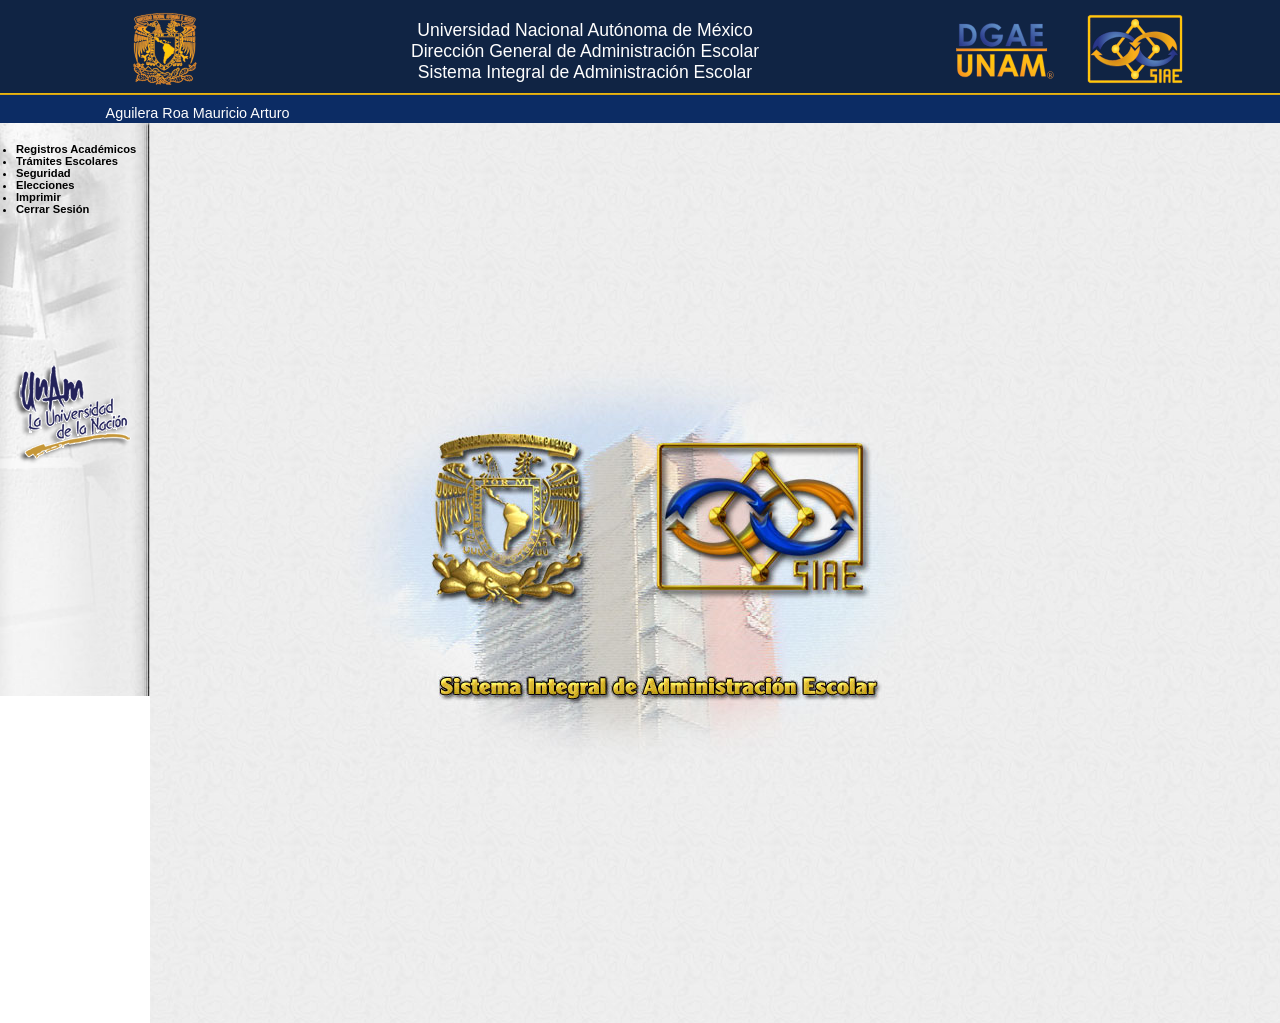
==== index.html @ c2ec4f54 "RetoquesFinales" ====
<!DOCTYPE html>
<html lang="en">

<head>
  <meta charset="UTF-8" />
  <meta name="viewport" content="width=device-width, initial-scale=1.0" />
  <meta http-equiv="X-UA-Compatible" content="ie=edge" />
  <!-------------------- CSS FontAwesome --------------------->
   <link rel="stylesheet" href="./CSS/all.css">
  <!---------X---------- CSS FontAwesome ---------X----------->
  <!----------------------- CSS Style ------------------------>
  <link rel="stylesheet" href="./CSS/style.css">
  <!-----------X----------- CSS Style ------------X----------->
  <title>SIAE [Panel de Control]</title>
</head>

<body>
  <!--------------------------Header-------------------------->
  <header>
    <div class="header">
      <div id="UNAM"><a href="https://www.unam.mx/" target="_blank"><img src="./images/escudo_unam_gold.svg"
            class="Escudos" /><a></div>
      <div id="DGAE"><a href="https://www.dgae.unam.mx/" target="_blank"><img src="images/escudo_dgae_color.svg"
            class="Escudos"></a></div>
      <div id="SIAE"><a href="https://www.dgae-siae.unam.mx/index.html" target="_blank"><img
            src="images/escudo_siae_color.svg" class="Escudos"></a></div>
      <div id="Encabezado">
        <div>
          <p>Universidad Nacional Autónoma de México<br>Dirección General de Administración Escolar<br>
            Sistema Integral de Administración Escolar <br></p>
        </div>
      </div>
    </div>
  </header>
  <!------------X-------------Header------------X------------->
  <nav class="navBar">
    <ul class="nav-items">
      <li class="nav-link"><i class="fas fa-print pointer"></i></li>
      <li class="nav-link"><i class="fas fa-angle-left pointer"></i></li>
      <li class="nav-link"><i class="fas fa-angle-right pointer"></i></li>
      <li class="nav-link"><span style="color: red;"><i class="fas fa-heart"></i></span></li>
      <li class="nav-link"><i class="fas fa-user"></i></li>
      <li class="nav-link">Aguilera Roa Mauricio Arturo</li>
    </ul>
  </nav>

  <!----------------------Navegation Bar---------------------->
  <div class="container">
    <div class="Menu">
      <nav>
        <ul class="Lista-principal">
          <li>
            <p class="reg-academicos pointer">Registros Académicos</p>
            <ul>
              <li class="Oculto reg-academicos">
                <p>Trayectoria Escolar</p>
              </li>
            </ul>
          </li>
          <li>
            <p class="tramites-escolares pointer">Trámites Escolares</p>
            <ul>
              <li class="Oculto tramites-escolares">
                <p>Consulta</p>
              </li>
              <li class="Oculto tramites-escolares">
                <p>Solicitud</p>
              </li>
            </ul>
          </li>
          <li>
            <p class="seguridad pointer">Seguridad</p>
            <ul>
              <li class="Oculto seguridad">
                <p>Cambio De NIP</p>
              </li>
              <li class="Oculto seguridad">
                <p>Cambio de Pregunta Secreta</p>
              </li>
              <li class="Oculto seguridad">
                <p>Datos de Contacto</p>
              </li>
              <li class="Oculto seguridad">
                <p>Cambio de E-mail</p>
              </li>
              <li class="Oculto seguridad">
                <p>CURP</p>
              </li>
            </ul>
          </li>
          <li>
            <p class="elecciones pointer">Elecciones</p>
            <ul>
              <li class="Oculto elecciones">
                <p>Consulta</p>
              </li>
            </ul>
          </li>
          <li>
            <p class="imprimir pointer">Imprimir</p>
          </li>
          <li>
            <p class="cerrar-sesion pointer">Cerrar Sesión</p>
          </li>
        </ul>
        <a href="http://www.unamglobal.unam.mx/?p=8953" target="_blank"><img src="./images/logo-unam-nacion2.png" alt=""></a>
      </nav>
    </div>
    <!----------X-----------Navegation Bar----------X----------->
    <div class="Contenido">
      <div class="Contenido-imagen">
      <img src="./images/img_intro.jpg" id="imagen">
      </div>
    </div>
  </div>
  <script src="./JS/main.js"></script>
</body>

</html>
---- CSS/style.css ----
* {
  font-family: "Source Sans Pro", sans-serif;
  margin: 0px;
}
.header {
  color: rgb(254, 254, 254);
  background: #102444;
  border-color: linear-gradient(
    90deg,
    #0b2f61 94%,
    #f8b500 97%,
    #f8b500 97%,
    #fec908 100%
  );
  border-bottom: ridge 25px #0d274b; /* navegadores viejos */
  border-image: linear-gradient(
      90deg,
      #0b2f61 94%,
      #f8b500 97%,
      #f8b500 97%,
      #fec908 100%
    )
    1 0 100%;
  -webkit-border-image: -webkit-linear-gradient(
      90deg,
      #0b2f61 94%,
      #f8b500 97%,
      #f8b500 97%,
      #fec908 100%
    )
    1 0 100%;
  -webkit-border-image: -webkit-linear-gradient(
      90deg,
      #000000 0%,
      #fec908 3%,
      #f8b500 8%,
      #bc9321 40%,
      #fec908 92%,
      #f9bf2c 97%,
      #000000 100%
    )
    1 0 100%;
  -o-border-image: -o-linear-gradient(
      90deg,
      #0b2f61 94%,
      #f8b500 97%,
      #f8b500 97%,
      #fec908 100%
    )
    1 0 100%;
  -moz-border-image: -moz-linear-gradient(
      90deg,
      #0b2f61 94%,
      #f8b500 97%,
      #f8b500 97%,
      #fec908 100%
    )
    1 0 100%;

  border-bottom-width: 2px;
  border-top-width: 0px;
  border-left-width: 0px;
  border-right-width: 0px;
  box-shadow: 0 3px 10px rgba(0, 0, 0, 0.333);
  display: grid;
  grid-template-columns: repeat(10, 1fr);
  grid-template-rows: 15px;
}
.navBar {
  color: rgb(254, 254, 254);
  background: #0c2c64;
  height: 28px;
}
.container {
  display: grid;
  grid-template-columns: repeat(10, 1fr);
  grid-template-rows: 573px;
}
.Contenido {
  background: url(../images/bkg_body.jpg);
  grid-column: 2 / -1;
  justify-content: center;
  justify-items: center;
  align-items: center;
  align-content: center;
  width: 100vw;
  height: 100vh;
}
.Contenido #imagen {
  align-content: center;
  margin-left: 200px;
}
.Menu {
  background: url(../images/bkg_menu.jpg);
  background-repeat: no-repeat;
  background-size: 100%;
  height: 100%;
  grid-column-start: 1 / 3;
  font-size: 0.8rem;
}
.Escudos {
  width: 130px;
}
#Encabezado {
  grid-column: 2 / span 7;
  margin-bottom: 10px;
  margin-top: 5px;
}
#Encabezado p,
br {
  font-family: "Source Sans Pro", sans-serif;
  font-size: 1.1rem;
  font-weight: 200;
  text-decoration: none;
  text-align: center;
  margin: 0px;
  padding: 0px;
  border: 0px;
}
#UNAM {
  grid-column-start: 1;
  margin-left: 100px;
}
#DGAE {
  grid-column-start: 9;
}
#SIAE {
  grid-column-start: 10;
  margin-right: 80px;
}
.Contenido {
  align-items: center;
}
.nav-items {
  padding: 0;
  list-style-type: none;
  display: flex;
  margin: 0;
}
.nav-items .nav-link {
  padding: 0.6rem;
  font-size: 0.9rem;
  font-weight: lighter;
}
.Oculto {
  display: none;
}
.container .Menu .Lista-principal {
  list-style-type: disc;
  font-weight: bold;
  font-size: 0.7rem;
  margin: 20px 0px 140px 0px;
  padding-left: 16px;
}
.pointer {
  cursor: pointer;
}
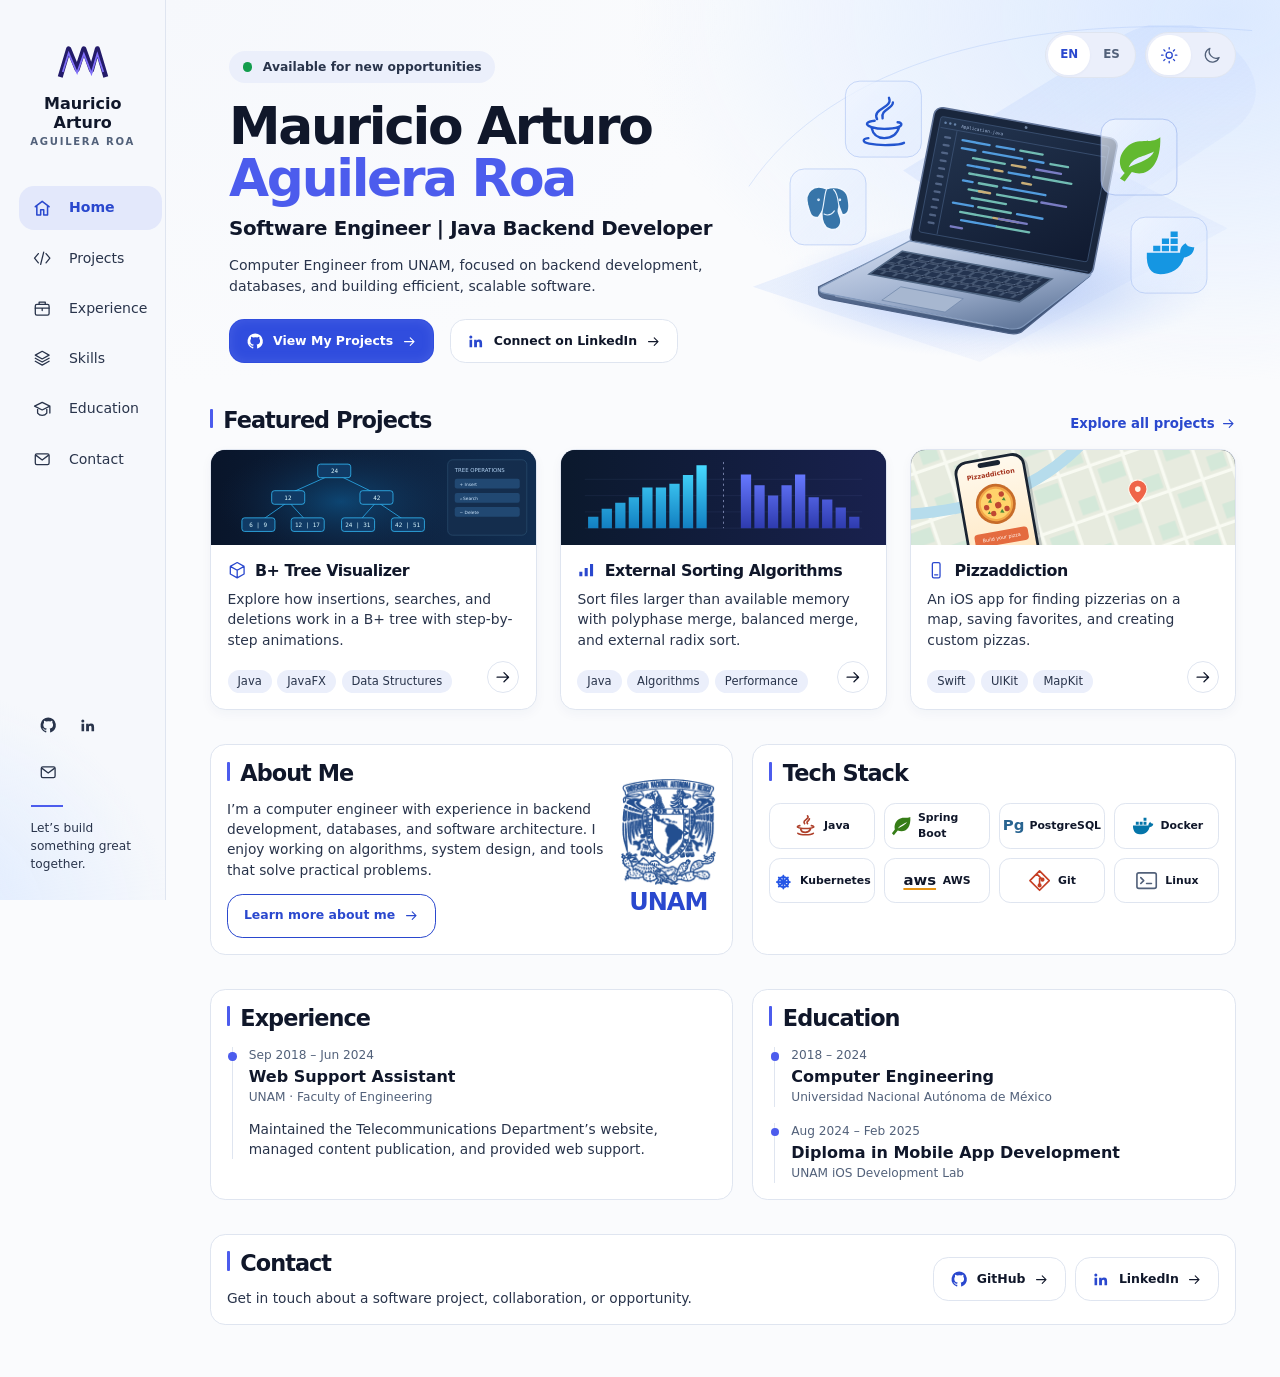
==== commit c86483b3: "Implementar portafolio bilingüe con modo oscuro" ====
--- a/index.html
+++ b/index.html
@@ -1,119 +1,206 @@
-<!DOCTYPE html>
+<!doctype html>
 <html lang="en">
-
 <head>
-  <meta charset="UTF-8" />
-  <meta name="viewport" content="width=device-width, initial-scale=1.0" />
-  <meta http-equiv="X-UA-Compatible" content="ie=edge" />
-  <!-------------------- CSS FontAwesome --------------------->
-   <link rel="stylesheet" href="./CSS/all.css">
-  <!---------X---------- CSS FontAwesome ---------X----------->
-  <!----------------------- CSS Style ------------------------>
-  <link rel="stylesheet" href="./CSS/style.css">
-  <!-----------X----------- CSS Style ------------X----------->
-  <title>SIAE [Panel de Control]</title>
+  <meta charset="utf-8">
+  <meta name="viewport" content="width=device-width, initial-scale=1">
+  <meta name="color-scheme" content="light dark">
+  <title>Mauricio Aguilera Roa | Java Backend Developer</title>
+  <meta name="description" content="Software portfolio of Mauricio Arturo Aguilera Roa, a computer engineer from UNAM. Explore Java, backend development, algorithms, and iOS projects.">
+  <meta property="og:type" content="website">
+  <meta property="og:locale" content="en_US">
+  <meta property="og:title" content="Mauricio Aguilera Roa | Java Backend Developer">
+  <meta property="og:description" content="Software portfolio of Mauricio Arturo Aguilera Roa, a computer engineer from UNAM. Explore Java, backend development, algorithms, and iOS projects.">
+  <meta name="twitter:card" content="summary">
+  <link rel="icon" href="assets/favicon.svg" type="image/svg+xml">
+  <script>
+    try {
+      const theme = localStorage.getItem("portfolio-theme");
+      if (theme === "light" || theme === "dark") document.documentElement.dataset.theme = theme;
+    } catch {}
+  </script>
+  <link rel="stylesheet" href="assets/styles.css">
+  <script type="application/ld+json">
+    {"@context":"https://schema.org","@type":"Person","name":"Mauricio Arturo Aguilera Roa","jobTitle":"Software Engineer | Java Backend Developer","sameAs":["https://github.com/MauricioART","https://www.linkedin.com/in/arturo-aguilera-roa-47a8821b5"],"knowsAbout":["Java","Spring Boot","PostgreSQL","Data structures","Algorithms"]}
+  </script>
+  <script src="assets/navigation.js" defer></script>
 </head>
-
 <body>
-  <!--------------------------Header-------------------------->
-  <header>
-    <div class="header">
-      <div id="UNAM"><a href="https://www.unam.mx/" target="_blank"><img src="./images/escudo_unam_gold.svg"
-            class="Escudos" /><a></div>
-      <div id="DGAE"><a href="https://www.dgae.unam.mx/" target="_blank"><img src="images/escudo_dgae_color.svg"
-            class="Escudos"></a></div>
-      <div id="SIAE"><a href="https://www.dgae-siae.unam.mx/index.html" target="_blank"><img
-            src="images/escudo_siae_color.svg" class="Escudos"></a></div>
-      <div id="Encabezado">
-        <div>
-          <p>Universidad Nacional Autónoma de México<br>Dirección General de Administración Escolar<br>
-            Sistema Integral de Administración Escolar <br></p>
-        </div>
-      </div>
+  <svg class="icon-library" xmlns="http://www.w3.org/2000/svg" aria-hidden="true">
+    <symbol id="i-home" viewBox="0 0 24 24"><path d="m3 10 9-7 9 7M5 9v12h5v-7h4v7h5V9"/></symbol>
+    <symbol id="i-stack" viewBox="0 0 24 24"><path d="m12 3 9 5-9 5-9-5 9-5ZM3 12l9 5 9-5M3 16l9 5 9-5"/></symbol>
+    <symbol id="i-briefcase" viewBox="0 0 24 24"><rect x="3" y="7" width="18" height="14" rx="2"/><path d="M8 7V4h8v3M3 12h18m-9 0v3"/></symbol>
+    <symbol id="i-mail" viewBox="0 0 24 24"><rect x="3" y="5" width="18" height="14" rx="2"/><path d="m4 7 8 6 8-6"/></symbol>
+    <symbol id="i-github" viewBox="0 0 24 24"><path fill="currentColor" stroke="none" d="M12 2a10 10 0 0 0-3.16 19.49c.5.09.68-.22.68-.48v-1.87c-2.78.6-3.37-1.18-3.37-1.18-.46-1.16-1.11-1.47-1.11-1.47-.91-.62.07-.61.07-.61 1 .07 1.53 1.03 1.53 1.03.89 1.53 2.34 1.09 2.91.83.09-.65.35-1.09.63-1.34-2.22-.25-4.55-1.11-4.55-4.94 0-1.09.39-1.99 1.03-2.69-.1-.25-.45-1.27.1-2.65 0 0 .84-.27 2.75 1.03A9.58 9.58 0 0 1 12 6.82c.85 0 1.7.11 2.5.34 1.91-1.3 2.75-1.03 2.75-1.03.55 1.38.2 2.4.1 2.65.64.7 1.03 1.6 1.03 2.69 0 3.84-2.34 4.68-4.57 4.93.36.31.68.92.68 1.85v2.76c0 .27.18.58.69.48A10 10 0 0 0 12 2Z"/></symbol>
+    <symbol id="i-linkedin" viewBox="0 0 24 24"><path fill="currentColor" stroke="none" d="M5 8.5A2 2 0 1 0 5 4.5a2 2 0 0 0 0 4ZM3.3 10h3.4v10H3.3zm6 0h3.2v1.4h.05a3.5 3.5 0 0 1 3.15-1.65c3.37 0 4 2.2 4 5.08V20h-3.4v-4.6c0-1.1-.02-2.52-1.53-2.52-1.54 0-1.77 1.2-1.77 2.44V20H9.3z"/></symbol>
+    <symbol id="i-arrow" viewBox="0 0 24 24"><path d="M4 12h15m-6-6 6 6-6 6"/></symbol>
+    <symbol id="i-code" viewBox="0 0 24 24"><path d="m7 6-5 6 5 6m10-12 5 6-5 6M14 4l-4 16"/></symbol>
+    <symbol id="i-school" viewBox="0 0 24 24"><path d="m2 8 10-5 10 5-10 5-10-5Zm4 2v7c3 4 9 4 12 0v-7m4-2v9"/></symbol>
+    <symbol id="i-sun" viewBox="0 0 24 24"><circle cx="12" cy="12" r="4"/><path d="M12 2v2m0 16v2M2 12h2m16 0h2M5 5l1.5 1.5m11 11L19 19M5 19l1.5-1.5m11-11L19 5"/></symbol>
+    <symbol id="i-moon" viewBox="0 0 24 24"><path d="M21 15a9 9 0 0 1-12-12A9.3 9.3 0 1 0 21 15Z"/></symbol>
+    <symbol id="i-cube" viewBox="0 0 24 24"><path d="m12 2 9 5v10l-9 5-9-5V7l9-5Zm0 10 9-5m-9 5L3 7m9 5v10"/></symbol>
+    <symbol id="i-bars" viewBox="0 0 24 24"><path d="M3 20h4v-6H3zm7 0h4V9h-4zm7 0h4V4h-4z" fill="currentColor" stroke="none"/></symbol>
+    <symbol id="i-phone" viewBox="0 0 24 24"><rect x="7" y="2" width="10" height="20" rx="2"/><path d="M10 18h4"/></symbol>
+    <symbol id="i-java" viewBox="0 0 24 24"><path d="M14 2c3 3-6 4-3 8m5-5c0 2-4 3-2 5M6 12c-5 1-2 3 6 3s11-2 6-3M7 16c1 4 8 4 10 0m-13 4c3 2 13 2 16 0"/></symbol>
+    <symbol id="i-leaf" viewBox="0 0 24 24"><path fill="currentColor" stroke="none" d="M21 3c-4 2-7 0-11 2-4 2-6 6-5 11L2 20l2 2 4-5c7 3 14-2 13-14ZM8 15c3-4 7-5 10-7-2 3-6 5-10 7Z"/></symbol>
+    <symbol id="i-docker" viewBox="0 0 24 24"><path fill="currentColor" stroke="none" d="M2 12h16c0-2 1-3 2-4 0 1 1 2 3 2 0 3-3 3-4 4-1 5-5 7-10 7-5 0-7-4-7-9Zm3-4h3v3H5zm4 0h3v3H9zm4 0h3v3h-3zm0-4h3v3h-3z"/></symbol>
+    <symbol id="i-git" viewBox="0 0 24 24"><path d="m12 2 10 10-10 10L2 12 12 2Zm-3 3 6 6m-3-3v9"/><circle cx="15" cy="11" r="1.3"/><circle cx="12" cy="17" r="1.3"/></symbol>
+    <symbol id="i-terminal" viewBox="0 0 24 24"><rect x="2" y="4" width="20" height="16" rx="2"/><path d="m6 9 3 3-3 3m6 0h5"/></symbol>
+</svg>
+  <a class="skip-link" href="#home">Skip to content</a>
+
+  <aside class="sidebar">
+    <a class="brand" href="#home" aria-label="Home">
+      <img src="assets/favicon.svg" width="62" height="47" alt="">
+      <span>Mauricio Arturo <small>Aguilera Roa</small></span>
+    </a>
+    <nav class="navigation" aria-label="Main navigation">
+      <a href="#home" aria-current="location"><svg class="icon" aria-hidden="true"><use href="#i-home"/></svg> Home</a>
+      <a href="#projects"><svg class="icon" aria-hidden="true"><use href="#i-code"/></svg> Projects</a>
+      <a href="#experience"><svg class="icon" aria-hidden="true"><use href="#i-briefcase"/></svg> Experience</a>
+      <a href="#skills"><svg class="icon" aria-hidden="true"><use href="#i-stack"/></svg> Skills</a>
+      <a href="#education"><svg class="icon" aria-hidden="true"><use href="#i-school"/></svg> Education</a>
+      <a href="#contact"><svg class="icon" aria-hidden="true"><use href="#i-mail"/></svg> Contact</a>
+    </nav>
+    <div class="sidebar-footer">
+      <div class="social">
+        <a href="https://github.com/MauricioART" aria-label="GitHub"><svg class="icon" aria-hidden="true"><use href="#i-github"/></svg></a>
+        <a href="https://www.linkedin.com/in/arturo-aguilera-roa-47a8821b5" aria-label="LinkedIn"><svg class="icon" aria-hidden="true"><use href="#i-linkedin"/></svg></a>
+        <a href="#contact" aria-label="Contact"><svg class="icon" aria-hidden="true"><use href="#i-mail"/></svg></a>
+      </div>
+      <p>Let’s build something great together.</p>
     </div>
-  </header>
-  <!------------X-------------Header------------X------------->
-  <nav class="navBar">
-    <ul class="nav-items">
-      <li class="nav-link"><i class="fas fa-print pointer"></i></li>
-      <li class="nav-link"><i class="fas fa-angle-left pointer"></i></li>
-      <li class="nav-link"><i class="fas fa-angle-right pointer"></i></li>
-      <li class="nav-link"><span style="color: red;"><i class="fas fa-heart"></i></span></li>
-      <li class="nav-link"><i class="fas fa-user"></i></li>
-      <li class="nav-link">Aguilera Roa Mauricio Arturo</li>
-    </ul>
-  </nav>
-
-  <!----------------------Navegation Bar---------------------->
-  <div class="container">
-    <div class="Menu">
-      <nav>
-        <ul class="Lista-principal">
-          <li>
-            <p class="reg-academicos pointer">Registros Académicos</p>
-            <ul>
-              <li class="Oculto reg-academicos">
-                <p>Trayectoria Escolar</p>
-              </li>
-            </ul>
-          </li>
-          <li>
-            <p class="tramites-escolares pointer">Trámites Escolares</p>
-            <ul>
-              <li class="Oculto tramites-escolares">
-                <p>Consulta</p>
-              </li>
-              <li class="Oculto tramites-escolares">
-                <p>Solicitud</p>
-              </li>
-            </ul>
-          </li>
-          <li>
-            <p class="seguridad pointer">Seguridad</p>
-            <ul>
-              <li class="Oculto seguridad">
-                <p>Cambio De NIP</p>
-              </li>
-              <li class="Oculto seguridad">
-                <p>Cambio de Pregunta Secreta</p>
-              </li>
-              <li class="Oculto seguridad">
-                <p>Datos de Contacto</p>
-              </li>
-              <li class="Oculto seguridad">
-                <p>Cambio de E-mail</p>
-              </li>
-              <li class="Oculto seguridad">
-                <p>CURP</p>
-              </li>
-            </ul>
-          </li>
-          <li>
-            <p class="elecciones pointer">Elecciones</p>
-            <ul>
-              <li class="Oculto elecciones">
-                <p>Consulta</p>
-              </li>
-            </ul>
-          </li>
-          <li>
-            <p class="imprimir pointer">Imprimir</p>
-          </li>
-          <li>
-            <p class="cerrar-sesion pointer">Cerrar Sesión</p>
-          </li>
-        </ul>
-        <a href="http://www.unamglobal.unam.mx/?p=8953" target="_blank"><img src="./images/logo-unam-nacion2.png" alt=""></a>
-      </nav>
+  </aside>
+
+  <main id="home" class="main" tabindex="-1">
+    <div class="page">
+      <div class="preferences">
+        <nav class="language" aria-label="Language">
+          <a href="./index.html" lang="en" hreflang="en" aria-label="English" aria-current="page">EN</a>
+          <a href="es/index.html" lang="es" hreflang="es" aria-label="Español" >ES</a>
+        </nav>
+        <div class="theme" role="group" aria-label="Color theme" hidden>
+          <button type="button" data-theme-option="light" aria-pressed="false" aria-label="Light mode" title="Light mode"><svg class="icon" aria-hidden="true"><use href="#i-sun"/></svg></button>
+          <button type="button" data-theme-option="dark" aria-pressed="false" aria-label="Dark mode" title="Dark mode"><svg class="icon" aria-hidden="true"><use href="#i-moon"/></svg></button>
+        </div>
+      </div>
+
+      <header class="hero" aria-labelledby="intro">
+        <div class="hero-copy">
+          <p class="availability">Available for new opportunities</p>
+          <h1 id="intro">Mauricio Arturo <span>Aguilera Roa</span></h1>
+          <p class="hero-role">Software Engineer | Java Backend Developer</p>
+          <p class="hero-summary">Computer Engineer from UNAM, focused on backend development, databases, and building efficient, scalable software.</p>
+          <div class="hero-actions">
+            <a class="button primary" href="#projects"><svg class="icon" aria-hidden="true"><use href="#i-github"/></svg> View My Projects <svg class="icon" aria-hidden="true"><use href="#i-arrow"/></svg></a>
+            <a class="button secondary" href="https://www.linkedin.com/in/arturo-aguilera-roa-47a8821b5"><svg class="icon" aria-hidden="true"><use href="#i-linkedin"/></svg> Connect on LinkedIn <svg class="icon" aria-hidden="true"><use href="#i-arrow"/></svg></a>
+          </div>
+        </div>
+        <div class="hero-art" aria-hidden="true">
+          <img src="assets/engineering.svg" width="680" height="440" alt="">
+        </div>
+      </header>
+
+      <section id="projects" class="section" aria-labelledby="project-title">
+        <div class="section-heading">
+          <h2 id="project-title">Featured Projects</h2>
+          <a class="text-link" href="https://github.com/MauricioART?tab=repositories">Explore all projects <svg class="icon" aria-hidden="true"><use href="#i-arrow"/></svg></a>
+        </div>
+        <div class="project-grid">
+          <article class="project">
+      <img class="project-image" src="assets/b-plus-tree.svg" alt="" width="600" height="175" decoding="async">
+      <div class="project-body">
+        <h3><svg class="icon" aria-hidden="true"><use href="#i-cube"/></svg> <a href="https://github.com/MauricioART/B-Tree-Algorithm">B+ Tree Visualizer</a></h3>
+        <p>Explore how insertions, searches, and deletions work in a B+ tree with step-by-step animations.</p>
+        <div class="project-meta">
+          <ul class="tags"><li>Java</li><li>JavaFX</li><li>Data Structures</li></ul>
+          <span class="project-arrow" aria-hidden="true"><svg class="icon" aria-hidden="true"><use href="#i-arrow"/></svg></span>
+        </div>
+      </div>
+    </article>
+          <article class="project">
+      <img class="project-image" src="assets/sorting.svg" alt="" width="600" height="175" decoding="async">
+      <div class="project-body">
+        <h3><svg class="icon" aria-hidden="true"><use href="#i-bars"/></svg> <a href="https://github.com/MauricioART/External-Sorting-Algorithms">External Sorting Algorithms</a></h3>
+        <p>Sort files larger than available memory with polyphase merge, balanced merge, and external radix sort.</p>
+        <div class="project-meta">
+          <ul class="tags"><li>Java</li><li>Algorithms</li><li>Performance</li></ul>
+          <span class="project-arrow" aria-hidden="true"><svg class="icon" aria-hidden="true"><use href="#i-arrow"/></svg></span>
+        </div>
+      </div>
+    </article>
+          <article class="project">
+      <img class="project-image" src="assets/pizza.svg" alt="" width="600" height="175" decoding="async">
+      <div class="project-body">
+        <h3><svg class="icon" aria-hidden="true"><use href="#i-phone"/></svg> <a href="https://github.com/MauricioART/Pizzaddiction">Pizzaddiction</a></h3>
+        <p>An iOS app for finding pizzerias on a map, saving favorites, and creating custom pizzas.</p>
+        <div class="project-meta">
+          <ul class="tags"><li>Swift</li><li>UIKit</li><li>MapKit</li></ul>
+          <span class="project-arrow" aria-hidden="true"><svg class="icon" aria-hidden="true"><use href="#i-arrow"/></svg></span>
+        </div>
+      </div>
+    </article>
+        </div>
+      </section>
+
+      <div class="overview section">
+        <section id="about" class="panel about-panel" aria-labelledby="about-title">
+          <h2 id="about-title">About Me</h2>
+          <p>I’m a computer engineer with experience in backend development, databases, and software architecture. I enjoy working on algorithms, system design, and tools that solve practical problems.</p>
+          <a class="button outline" href="#education">Learn more about me <svg class="icon" aria-hidden="true"><use href="#i-arrow"/></svg></a>
+          <figure class="unam">
+            <img src="assets/unam.webp" width="196" height="220" alt="Coat of arms of the National Autonomous University of Mexico" decoding="async" loading="lazy">
+            <figcaption>UNAM</figcaption>
+          </figure>
+        </section>
+
+        <section id="skills" class="panel" aria-labelledby="skills-title">
+          <h2 id="skills-title">Tech Stack</h2>
+          <ul class="tech-grid" aria-label="Skills">
+            <li><span class="tech-icon java"><svg class="icon" aria-hidden="true"><use href="#i-java"/></svg></span>Java</li>
+            <li><span class="tech-icon spring"><svg class="icon" aria-hidden="true"><use href="#i-leaf"/></svg></span>Spring Boot</li>
+            <li><span class="tech-icon postgres" aria-hidden="true">Pg</span>PostgreSQL</li>
+            <li><span class="tech-icon docker"><svg class="icon" aria-hidden="true"><use href="#i-docker"/></svg></span>Docker</li>
+            <li><span class="tech-icon kube" aria-hidden="true">⎈</span>Kubernetes</li>
+            <li><span class="tech-icon aws" aria-hidden="true">aws</span>AWS</li>
+            <li><span class="tech-icon git"><svg class="icon" aria-hidden="true"><use href="#i-git"/></svg></span>Git</li>
+            <li><span class="tech-icon linux"><svg class="icon" aria-hidden="true"><use href="#i-terminal"/></svg></span>Linux</li>
+          </ul>
+        </section>
+      </div>
+
+      <div class="details section">
+        <section id="experience" class="panel" aria-labelledby="experience-title">
+          <h2 id="experience-title">Experience</h2>
+          <article class="timeline">
+            <p class="dates"><time datetime="2018-09">Sep 2018</time> – <time datetime="2024-06">Jun 2024</time></p>
+            <h3>Web Support Assistant</h3>
+            <p class="organization">UNAM · Faculty of Engineering</p>
+            <p>Maintained the Telecommunications Department’s website, managed content publication, and provided web support.</p>
+          </article>
+        </section>
+        <section id="education" class="panel" aria-labelledby="education-title">
+          <h2 id="education-title">Education</h2>
+          <article class="timeline">
+            <p class="dates"><time datetime="2018">2018</time> – <time datetime="2024">2024</time></p>
+            <h3>Computer Engineering</h3>
+            <p class="organization">Universidad Nacional Autónoma de México</p>
+          </article>
+          <article class="timeline">
+            <p class="dates"><time datetime="2024-08">Aug 2024</time> – <time datetime="2025-02">Feb 2025</time></p>
+            <h3>Diploma in Mobile App Development</h3>
+            <p class="organization">UNAM iOS Development Lab</p>
+          </article>
+        </section>
+      </div>
+
+      <section id="contact" class="contact panel section" aria-labelledby="contact-title">
+        <div><h2 id="contact-title">Contact</h2><p>Get in touch about a software project, collaboration, or opportunity.</p></div>
+        <div class="contact-links">
+          <a class="button secondary" href="https://github.com/MauricioART"><svg class="icon" aria-hidden="true"><use href="#i-github"/></svg> GitHub <svg class="icon" aria-hidden="true"><use href="#i-arrow"/></svg></a>
+          <a class="button secondary" href="https://www.linkedin.com/in/arturo-aguilera-roa-47a8821b5"><svg class="icon" aria-hidden="true"><use href="#i-linkedin"/></svg> LinkedIn <svg class="icon" aria-hidden="true"><use href="#i-arrow"/></svg></a>
+        </div>
+      </section>
     </div>
-    <!----------X-----------Navegation Bar----------X----------->
-    <div class="Contenido">
-      <div class="Contenido-imagen">
-      <img src="./images/img_intro.jpg" id="imagen">
-      </div>
-    </div>
-  </div>
-  <script src="./JS/main.js"></script>
+  </main>
 </body>
-
-</html>+</html>
--- a/assets/styles.css
+++ b/assets/styles.css
@@ -0,0 +1,266 @@
+:root {
+  color-scheme: light dark;
+  --paper: light-dark(#fafbfd, #0e1422);
+  --rail-bg: light-dark(#f6f8fc, #131c2d);
+  --surface: light-dark(#ffffff, #182235);
+  --ink: light-dark(#10172a, #f2f5ff);
+  --text: light-dark(#29344b, #d7e0f4);
+  --muted: light-dark(#52617a, #aebbd2);
+  --accent: light-dark(#2a48ce, #aabaff);
+  --headline: light-dark(#4c5ced, #a2acff);
+  --border: light-dark(#dfe5f0, #33425e);
+  --soft: light-dark(#ebeffb, #25334e);
+  --active: light-dark(#e3e8fb, #2c3d64);
+  --glow: light-dark(#dbe9ff, #172c50);
+  --shade: light-dark(#23385d0a, #02081138);
+  --brand-filter: none;
+  --crest-filter: none;
+  --rail: clamp(9.25rem, 13vw, 12.5rem);
+  --ease: 180ms cubic-bezier(.2,.75,.25,1);
+  font-family: system-ui, -apple-system, BlinkMacSystemFont, "Segoe UI", sans-serif;
+  line-height: 1.48;
+  color: var(--ink);
+  background: var(--paper);
+}
+:root[data-theme="light"] { color-scheme: light; }
+:root[data-theme="dark"] { color-scheme: dark; }
+:root[data-theme="dark"] {
+  --brand-filter: brightness(0) saturate(100%) invert(80%) sepia(34%) saturate(1523%) hue-rotate(190deg);
+  --crest-filter: brightness(1.9) saturate(.64);
+}
+@media (prefers-color-scheme: dark) {
+  :root:not([data-theme="light"]) {
+    --brand-filter: brightness(0) saturate(100%) invert(80%) sepia(34%) saturate(1523%) hue-rotate(190deg);
+    --crest-filter: brightness(1.9) saturate(.64);
+  }
+}
+
+*, *::before, *::after { box-sizing: border-box; }
+body, h1, h2, h3, p, figure { margin: 0; }
+a { color: inherit; text-decoration: none; }
+button { font: inherit; }
+img { display: block; max-inline-size: 100%; block-size: auto; }
+[hidden] { display: none !important; }
+:focus-visible { outline: 2px solid var(--accent); outline-offset: 4px; }
+:target { scroll-margin-block-start: 1rem; }
+.icon-library { position: absolute; width: 0; height: 0; overflow: hidden; }
+.icon { width: 1.15rem; height: 1.15rem; flex: none; fill: none; stroke: currentColor; stroke-width: 1.7; stroke-linecap: round; stroke-linejoin: round; }
+.skip-link { position: fixed; z-index: 5; inset: .55rem auto auto .55rem; padding: .65rem 1rem; border-radius: .55rem; background: var(--surface); transform: translateY(-160%); }
+.skip-link:focus { transform: none; }
+
+.sidebar {
+  position: fixed;
+  z-index: 2;
+  inset: 0 auto 0 0;
+  display: flex;
+  flex-direction: column;
+  width: var(--rail);
+  overflow: auto;
+  padding: clamp(1.2rem, 3.3vw, 3rem) clamp(.7rem, 1.45vw, 1.4rem) 1.65rem;
+  border-right: 1px solid var(--border);
+  background: radial-gradient(ellipse 16rem 15rem at -50% 103%, var(--glow), transparent), var(--rail-bg);
+}
+.brand { display: grid; justify-items: center; gap: .8rem; margin-bottom: clamp(1.15rem, 3vw, 2.6rem); text-align: center; font-weight: 750; line-height: 1.15; }
+.brand small { display: block; margin-top: .25rem; color: var(--muted); font-size: .63rem; font-weight: 680; letter-spacing: .17em; text-transform: uppercase; }
+.brand img { width: clamp(2.6rem, 4.2vw, 3.9rem); filter: var(--brand-filter); }
+.navigation { display: grid; gap: .42rem; }
+.navigation a {
+  display: flex;
+  align-items: center;
+  gap: clamp(.45rem, 1.35vw, 1.25rem);
+  min-height: 2.72rem;
+  padding: .45rem clamp(.48rem, 1.15vw, 1.15rem);
+  border-radius: .95rem;
+  color: var(--text);
+  font-size: .88rem;
+  font-weight: 540;
+}
+.navigation a:hover { background: var(--soft); }
+.navigation a[aria-current] { color: var(--accent); background: var(--active); font-weight: 650; }
+.navigation a[aria-current] .icon { stroke-width: 2; }
+.sidebar-footer { padding: 1rem .75rem 0; margin-top: auto; color: var(--text); }
+.social { display: flex; flex-wrap: wrap; gap: .2rem; }
+.social a { display: grid; place-items: center; min-width: 2.25rem; min-height: 2.75rem; }
+.social a:hover { color: var(--accent); }
+.sidebar-footer p { max-width: 20ch; font-size: .76rem; }
+.sidebar-footer p::before { display: block; width: 2rem; height: 2px; margin: .65rem 0 .8rem; background: var(--headline); content: ""; }
+
+.main {
+  overflow: clip;
+  margin-left: var(--rail);
+  padding: 0 clamp(1.25rem, 3.4vw, 3.25rem) 3.25rem;
+  background:
+    radial-gradient(ellipse 39rem 24rem at 95% 1rem, var(--glow) 0%, transparent 95%),
+    radial-gradient(ellipse 37rem 25rem at 0 0, var(--rail-bg), transparent 96%);
+}
+.page { position: relative; max-width: 90rem; margin: 0 auto; }
+.preferences {
+  position: absolute;
+  z-index: 1;
+  top: clamp(.7rem, 2.5vw, 2.4rem);
+  right: 0;
+  display: flex;
+  align-items: center;
+  justify-content: end;
+  gap: .55rem;
+}
+.language, .theme { display: inline-flex; padding: .15rem; border: 1px solid var(--border); border-radius: 2rem; background: var(--soft); }
+.language a, .theme button {
+  display: inline-grid;
+  min-width: 2.65rem;
+  min-height: 2.45rem;
+  place-items: center;
+  padding: 0 .4rem;
+  border: 0;
+  border-radius: 2rem;
+  background: transparent;
+  color: var(--muted);
+  font-size: .74rem;
+  font-weight: 740;
+}
+.theme button { cursor: pointer; }
+.language a[aria-current], .theme button[aria-pressed="true"] { color: var(--accent); background: var(--surface); box-shadow: 0 1px 3px var(--shade); }
+.language a:hover, .theme button:hover { color: var(--accent); }
+
+.hero {
+  display: grid;
+  grid-template-columns: minmax(0, 1fr) minmax(0, .98fr);
+  align-items: center;
+  min-height: clamp(25.5rem, 29.5vw, 30.5rem);
+  padding: 2.9rem 0 2.5rem clamp(0rem, 1.5vw, 1.4rem);
+}
+.hero-copy { position: relative; z-index: 1; }
+.availability { display: inline-flex; align-items: center; gap: .66rem; padding: .42rem .85rem; border-radius: 2rem; background: var(--soft); color: var(--text); font-size: .77rem; font-weight: 610; }
+.availability::before { width: .6rem; height: .6rem; border-radius: 50%; background: light-dark(#139d4d, #41d780); content: ""; }
+h1 { margin: 1.15rem 0 .7rem; font-size: clamp(2.6rem, 4.05vw, 4.25rem); font-weight: 790; line-height: 1; letter-spacing: -.045em; }
+h1 span { display: block; color: var(--headline); }
+.hero-role { font-size: clamp(1.04rem, 1.55vw, 1.5rem); line-height: 1.27; font-weight: 660; letter-spacing: -.018em; }
+.hero-summary { max-width: 57ch; margin-top: .9rem; color: var(--text); font-size: clamp(.88rem, 1.05vw, 1.02rem); }
+.hero-actions { display: flex; flex-wrap: wrap; gap: .6rem 1rem; margin-top: 1.4rem; }
+.button {
+  display: inline-flex;
+  align-items: center;
+  justify-content: center;
+  gap: .53rem;
+  min-height: 2.75rem;
+  padding: .48rem 1rem;
+  border: 1px solid transparent;
+  border-radius: .95rem;
+  font-size: .78rem;
+  font-weight: 670;
+  transition: transform var(--ease);
+}
+.button .icon:last-child { width: .95rem; height: .95rem; }
+.primary { background: #304dde; color: #fff; box-shadow: inset 0 0 .65rem #aab9ff2b; }
+.secondary { background: var(--surface); color: var(--ink); border-color: var(--border); }
+.secondary .icon:first-child { color: var(--accent); }
+.outline { color: var(--accent); background: var(--surface); border-color: var(--accent); }
+.hero-art { pointer-events: none; margin: -2rem -1.5rem -1rem -1rem; }
+.hero-art img { width: 100%; max-height: 25rem; object-fit: contain; }
+
+.section + .section { margin-top: clamp(1.5rem, 2.65vw, 2.5rem); }
+.section-heading { display: flex; justify-content: space-between; align-items: baseline; flex-wrap: wrap; gap: .25rem .9rem; margin-bottom: .95rem; }
+h2 { display: flex; align-items: baseline; gap: .65rem; font-size: clamp(1.35rem, 1.75vw, 1.68rem); font-weight: 760; line-height: 1.15; letter-spacing: -.043em; }
+h2::before { display: inline-block; width: 3px; height: .86em; flex: none; border-radius: 1px; background: var(--headline); content: ""; }
+.text-link { display: inline-flex; align-items: center; gap: .42rem; color: var(--accent); font-size: .83rem; font-weight: 650; }
+.text-link:hover { text-decoration: underline; text-underline-offset: 3px; }
+.text-link .icon { width: .95rem; height: .95rem; }
+
+.project-grid { display: grid; grid-template-columns: repeat(3, minmax(0, 1fr)); gap: clamp(.7rem, 1.8vw, 1.75rem); }
+.project {
+  position: relative;
+  display: flex;
+  flex-direction: column;
+  min-width: 0;
+  overflow: hidden;
+  border: 1px solid var(--border);
+  border-radius: .95rem;
+  background: var(--surface);
+  box-shadow: 0 .25rem .7rem var(--shade);
+  transition: transform var(--ease);
+}
+.project:focus-within { outline: 2px solid var(--accent); outline-offset: 3px; }
+.project-image { width: 100%; aspect-ratio: 600 / 175; object-fit: cover; background: #111e37; }
+.project-body { display: flex; flex-direction: column; flex: 1; padding: clamp(.76rem, 1.3vw, 1.25rem); }
+.project h3 { display: flex; align-items: flex-start; gap: .56rem; font-size: clamp(.98rem, 1.24vw, 1.18rem); line-height: 1.22; letter-spacing: -.028em; }
+.project h3 .icon { color: var(--accent); }
+.project h3 a::after { position: absolute; inset: 0; content: ""; }
+.project h3 a:focus-visible { outline: none; }
+.project-body p { margin-top: .5rem; color: var(--text); font-size: .87rem; }
+.project-meta { display: flex; justify-content: space-between; align-items: end; gap: .5rem; margin-top: auto; padding-top: .65rem; }
+.tags { display: flex; flex-wrap: wrap; gap: .35rem; padding: 0; margin: 0; list-style: none; }
+.tags li { padding: .17rem .62rem; border-radius: 2rem; background: var(--soft); color: var(--text); font-size: .72rem; }
+.project-arrow { display: grid; flex: none; place-items: center; width: 2rem; height: 2rem; border: 1px solid var(--border); border-radius: 50%; }
+.project-arrow .icon { transition: transform var(--ease); }
+
+.overview, .details { display: grid; grid-template-columns: 1.08fr 1fr; gap: clamp(.7rem, 1.55vw, 1.55rem); }
+.panel { min-width: 0; padding: clamp(.9rem, 1.25vw, 1.25rem); border: 1px solid var(--border); border-radius: .95rem; background: var(--surface); }
+.panel p { margin-top: .72rem; color: var(--text); font-size: .86rem; }
+.about-panel { display: grid; grid-template-columns: minmax(0, 1fr) clamp(4.6rem, 7.4vw, 7.5rem); column-gap: 1rem; align-content: start; }
+.about-panel h2, .about-panel p, .about-panel .button { grid-column: 1; }
+.about-panel .button { justify-self: start; margin-top: .85rem; }
+.unam { grid-column: 2; grid-row: 1 / span 3; align-self: center; text-align: center; color: var(--accent); font-size: 1.5rem; font-weight: 770; letter-spacing: -.04em; }
+.unam img { width: 100%; filter: var(--crest-filter); }
+.tech-grid { display: grid; grid-template-columns: repeat(4, minmax(0, 1fr)); gap: .62rem; padding: 0; margin: 1rem 0 0; list-style: none; }
+.tech-grid li { display: flex; align-items: center; justify-content: center; gap: .42rem; min-height: 2.8rem; padding: .35rem .3rem; border: 1px solid var(--border); border-radius: .7rem; color: var(--ink); font-size: clamp(.68rem, .82vw, .79rem); font-weight: 650; }
+.tech-icon { display: inline-grid; min-width: 1.24rem; place-items: center; font-size: .93rem; font-weight: 770; line-height: 1; }
+.tech-icon .icon { width: 1.45rem; height: 1.45rem; }
+.java { color: light-dark(#ae402b, #ffa48d); }
+.spring { color: light-dark(#367d17, #9cde75); }
+.postgres { color: light-dark(#286491, #8bccf7); }
+.docker { color: light-dark(#0575a9, #68ccff); }
+.kube { color: light-dark(#2556e6, #8daaff); font-size: 1.45rem; }
+.aws { color: var(--ink); text-decoration: underline #e49213 2px; text-underline-offset: 3px; }
+.git { color: light-dark(#c63f24, #ff9b83); }
+.linux { color: var(--muted); }
+.timeline { position: relative; margin: 1rem 0 0 .3rem; padding-left: 1rem; border-left: 1px solid var(--border); }
+.timeline::before { position: absolute; top: .32rem; left: -.28rem; width: .52rem; height: .52rem; border-radius: 50%; background: var(--headline); content: ""; }
+.timeline h3 { font-size: 1rem; }
+.timeline .dates, .timeline .organization { margin-top: 0; color: var(--muted); font-size: .76rem; }
+.contact { display: flex; align-items: center; justify-content: space-between; gap: 1rem; flex-wrap: wrap; }
+.contact-links { display: flex; gap: .55rem; flex-wrap: wrap; }
+
+@media (hover: hover) and (pointer: fine) {
+  .button:hover, .project:hover { transform: translateY(-3px); }
+  .project:hover { border-color: var(--accent); }
+  .project:hover .project-arrow .icon { transform: translateX(2px); }
+}
+@media (prefers-reduced-motion: no-preference) {
+  html { scroll-behavior: smooth; }
+  .hero-art { animation: settle 520ms cubic-bezier(.18,.72,.26,1) both; }
+  @keyframes settle { from { opacity: .72; transform: translateY(8px); } }
+}
+@media (prefers-reduced-motion: reduce) {
+  *, *::before, *::after { animation: none !important; transition: none !important; }
+  .button:hover, .project:hover, .project:hover .project-arrow .icon { transform: none; }
+}
+@media (max-width: 74rem) {
+  .hero-art { margin-inline: -.7rem; }
+  .tech-grid { grid-template-columns: repeat(2, minmax(0, 1fr)); }
+}
+@media (max-width: 54rem) {
+  .sidebar { position: sticky; inset: 0 0 auto; width: 100%; flex-direction: row; align-items: center; gap: .45rem; padding: .35rem .7rem; border-right: 0; border-bottom: 1px solid var(--border); overflow: visible; }
+  .brand { margin: 0; min-width: 2rem; min-height: 2.75rem; place-items: center; }
+  .brand img { width: 2rem; }
+  .brand > span, .navigation .icon, .sidebar-footer { display: none; }
+  .navigation { display: flex; flex: 1; flex-wrap: wrap; justify-content: flex-end; gap: .08rem; }
+  .navigation a { min-height: 2.75rem; padding: .3rem .48rem; font-size: .78rem; border-radius: .55rem; }
+  .main { margin-left: 0; }
+  :target { scroll-margin-block-start: 6.4rem; }
+}
+@media (max-width: 42rem) {
+  .main { padding-inline: 1rem; }
+  .preferences { position: relative; top: auto; padding-top: .7rem; }
+  .hero { grid-template-columns: 1fr; min-height: auto; padding: 1rem 0 .65rem; }
+  .hero-art { margin: 0 -.5rem; }
+  .hero-art img { max-height: 18rem; }
+  .project-grid, .overview, .details { grid-template-columns: 1fr; }
+  .project-body p { font-size: .88rem; }
+  .tech-grid { grid-template-columns: repeat(4, minmax(0, 1fr)); }
+}
+@media (max-width: 28rem) {
+  .sidebar { gap: .15rem; padding-inline: .4rem; }
+  .navigation { display: grid; grid-template-columns: repeat(3, minmax(0, 1fr)); }
+  .navigation a { justify-content: center; font-size: .73rem; padding-inline: .2rem; }
+  .tech-grid { grid-template-columns: repeat(2, minmax(0, 1fr)); }
+}
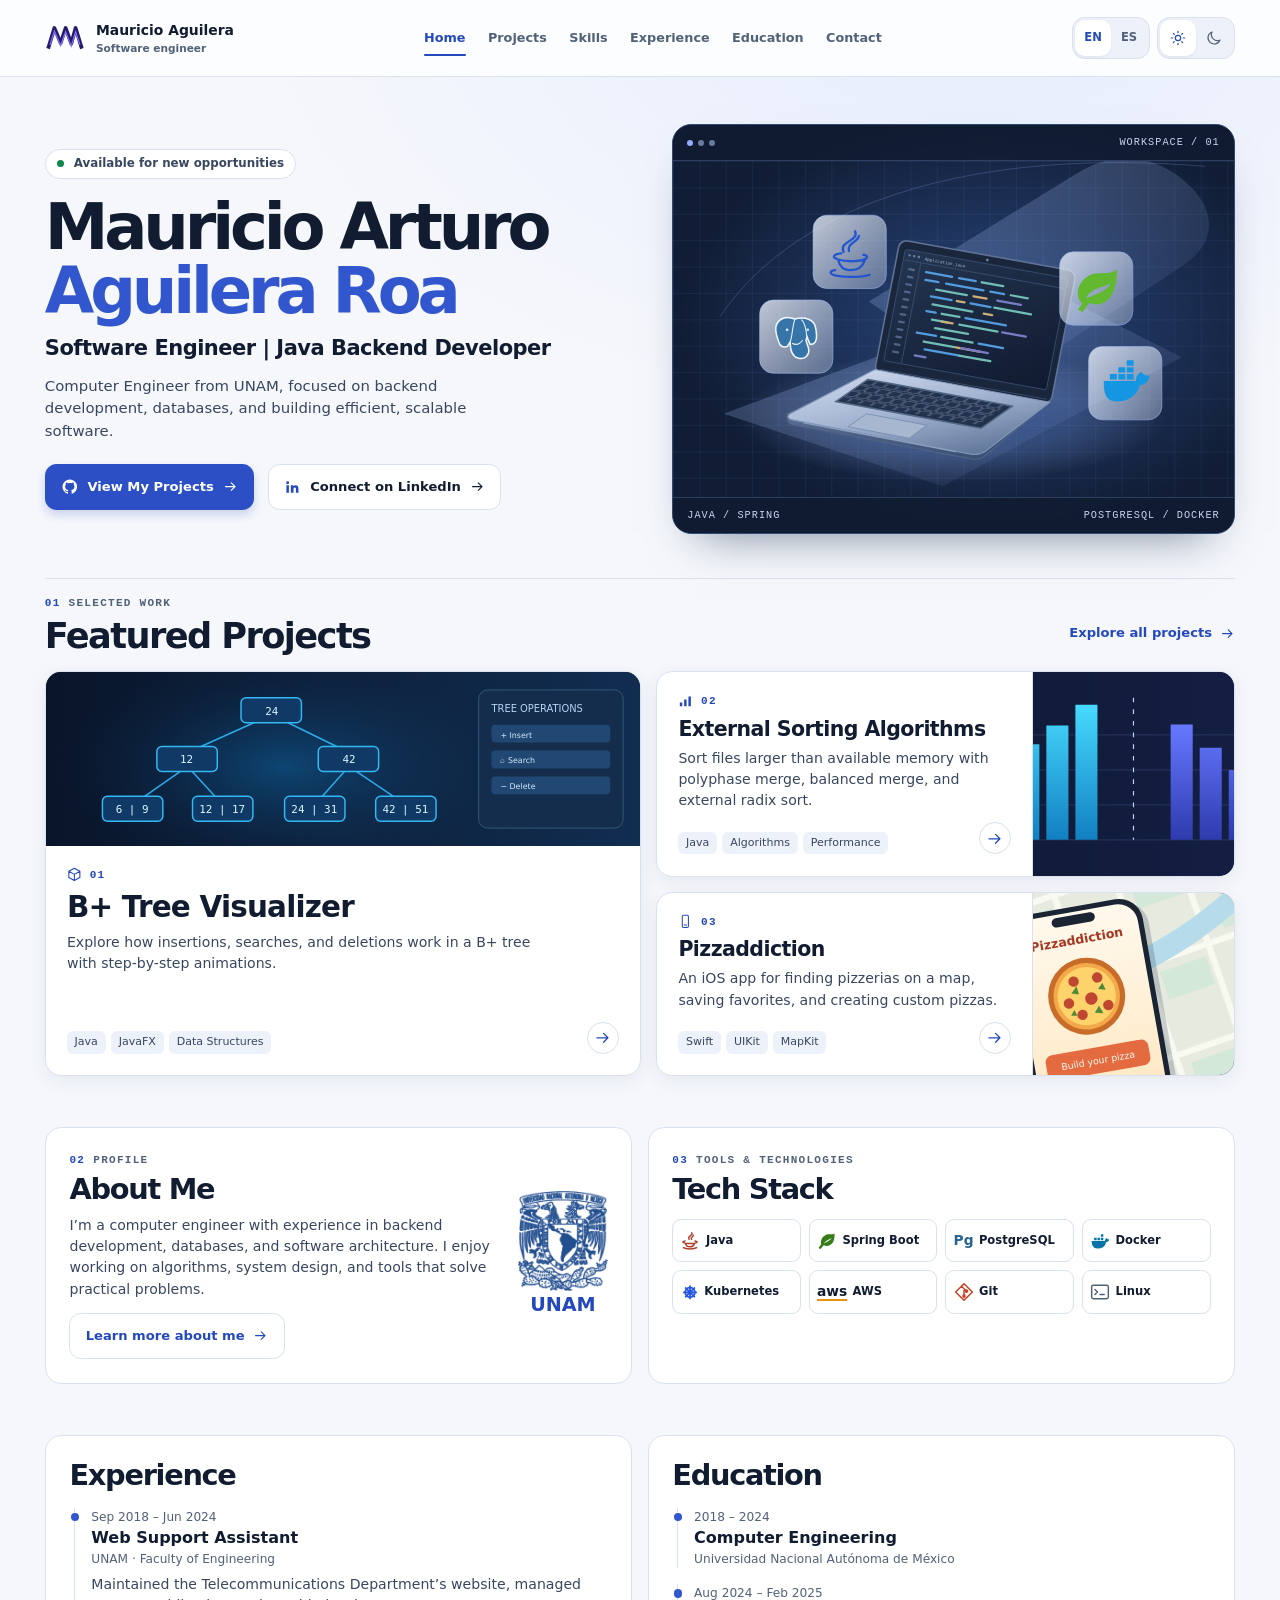
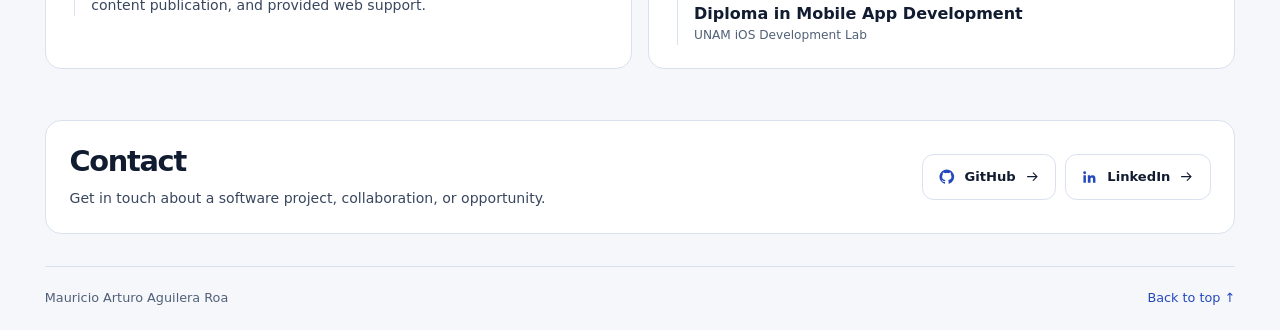
==== commit 58338892: "Refinar diseño visual y animaciones del portafolio" ====
--- a/index.html
+++ b/index.html
@@ -48,31 +48,20 @@
 </svg>
   <a class="skip-link" href="#home">Skip to content</a>
 
-  <aside class="sidebar">
-    <a class="brand" href="#home" aria-label="Home">
-      <img src="assets/favicon.svg" width="62" height="47" alt="">
-      <span>Mauricio Arturo <small>Aguilera Roa</small></span>
-    </a>
-    <nav class="navigation" aria-label="Main navigation">
-      <a href="#home" aria-current="location"><svg class="icon" aria-hidden="true"><use href="#i-home"/></svg> Home</a>
-      <a href="#projects"><svg class="icon" aria-hidden="true"><use href="#i-code"/></svg> Projects</a>
-      <a href="#experience"><svg class="icon" aria-hidden="true"><use href="#i-briefcase"/></svg> Experience</a>
-      <a href="#skills"><svg class="icon" aria-hidden="true"><use href="#i-stack"/></svg> Skills</a>
-      <a href="#education"><svg class="icon" aria-hidden="true"><use href="#i-school"/></svg> Education</a>
-      <a href="#contact"><svg class="icon" aria-hidden="true"><use href="#i-mail"/></svg> Contact</a>
-    </nav>
-    <div class="sidebar-footer">
-      <div class="social">
-        <a href="https://github.com/MauricioART" aria-label="GitHub"><svg class="icon" aria-hidden="true"><use href="#i-github"/></svg></a>
-        <a href="https://www.linkedin.com/in/arturo-aguilera-roa-47a8821b5" aria-label="LinkedIn"><svg class="icon" aria-hidden="true"><use href="#i-linkedin"/></svg></a>
-        <a href="#contact" aria-label="Contact"><svg class="icon" aria-hidden="true"><use href="#i-mail"/></svg></a>
-      </div>
-      <p>Let’s build something great together.</p>
-    </div>
-  </aside>
-
-  <main id="home" class="main" tabindex="-1">
-    <div class="page">
+  <header class="site-header">
+    <div class="shell header-inner">
+      <a class="brand" href="#home" aria-label="Mauricio Arturo Aguilera Roa · Home">
+        <img src="assets/favicon.svg" width="44" height="33" alt="">
+        <span>Mauricio Aguilera <small>Software engineer</small></span>
+      </a>
+      <nav class="navigation" aria-label="Main navigation">
+        <a href="#home" aria-current="location">Home</a>
+        <a href="#projects">Projects</a>
+        <a href="#skills">Skills</a>
+        <a href="#experience">Experience</a>
+        <a href="#education">Education</a>
+        <a href="#contact">Contact</a>
+      </nav>
       <div class="preferences">
         <nav class="language" aria-label="Language">
           <a href="./index.html" lang="en" hreflang="en" aria-label="English" aria-current="page">EN</a>
@@ -83,33 +72,42 @@
           <button type="button" data-theme-option="dark" aria-pressed="false" aria-label="Dark mode" title="Dark mode"><svg class="icon" aria-hidden="true"><use href="#i-moon"/></svg></button>
         </div>
       </div>
-
-      <header class="hero" aria-labelledby="intro">
-        <div class="hero-copy">
-          <p class="availability">Available for new opportunities</p>
-          <h1 id="intro">Mauricio Arturo <span>Aguilera Roa</span></h1>
-          <p class="hero-role">Software Engineer | Java Backend Developer</p>
-          <p class="hero-summary">Computer Engineer from UNAM, focused on backend development, databases, and building efficient, scalable software.</p>
-          <div class="hero-actions">
-            <a class="button primary" href="#projects"><svg class="icon" aria-hidden="true"><use href="#i-github"/></svg> View My Projects <svg class="icon" aria-hidden="true"><use href="#i-arrow"/></svg></a>
-            <a class="button secondary" href="https://www.linkedin.com/in/arturo-aguilera-roa-47a8821b5"><svg class="icon" aria-hidden="true"><use href="#i-linkedin"/></svg> Connect on LinkedIn <svg class="icon" aria-hidden="true"><use href="#i-arrow"/></svg></a>
-          </div>
-        </div>
-        <div class="hero-art" aria-hidden="true">
-          <img src="assets/engineering.svg" width="680" height="440" alt="">
-        </div>
-      </header>
-
-      <section id="projects" class="section" aria-labelledby="project-title">
-        <div class="section-heading">
+    </div>
+  </header>
+
+  <main id="home" class="shell page" tabindex="-1">
+    <header class="hero" aria-labelledby="intro">
+      <div class="hero-copy">
+        <p class="availability">Available for new opportunities</p>
+        <h1 id="intro">Mauricio Arturo <span>Aguilera Roa</span></h1>
+        <p class="hero-role">Software Engineer | Java Backend Developer</p>
+        <p class="hero-summary">Computer Engineer from UNAM, focused on backend development, databases, and building efficient, scalable software.</p>
+        <div class="hero-actions">
+          <a class="button primary" href="#projects"><svg class="icon" aria-hidden="true"><use href="#i-github"/></svg> View My Projects <svg class="icon" aria-hidden="true"><use href="#i-arrow"/></svg></a>
+          <a class="button secondary" href="https://www.linkedin.com/in/arturo-aguilera-roa-47a8821b5"><svg class="icon" aria-hidden="true"><use href="#i-linkedin"/></svg> Connect on LinkedIn <svg class="icon" aria-hidden="true"><use href="#i-arrow"/></svg></a>
+        </div>
+      </div>
+      <div class="hero-art" aria-hidden="true">
+        <div class="art-label"><span class="art-lights"><i></i><i></i><i></i></span><span>WORKSPACE / 01</span></div>
+        <div class="art-image"><img src="assets/engineering.svg" width="680" height="440" alt=""></div>
+        <div class="art-label"><span>JAVA / SPRING</span><span>POSTGRESQL / DOCKER</span></div>
+      </div>
+    </header>
+
+    <section id="projects" class="section" aria-labelledby="project-title">
+      <div class="section-heading">
+        <div>
+          <p class="section-kicker"><span>01</span> Selected work</p>
           <h2 id="project-title">Featured Projects</h2>
-          <a class="text-link" href="https://github.com/MauricioART?tab=repositories">Explore all projects <svg class="icon" aria-hidden="true"><use href="#i-arrow"/></svg></a>
-        </div>
-        <div class="project-grid">
-          <article class="project">
-      <img class="project-image" src="assets/b-plus-tree.svg" alt="" width="600" height="175" decoding="async">
+        </div>
+        <a class="text-link" href="https://github.com/MauricioART?tab=repositories">Explore all projects <svg class="icon" aria-hidden="true"><use href="#i-arrow"/></svg></a>
+      </div>
+      <div class="project-grid">
+        <article class="project project-featured" data-reveal>
+      <div class="project-media"><img class="project-image" src="assets/b-plus-tree.svg" alt="" width="600" height="175" decoding="async"></div>
       <div class="project-body">
-        <h3><svg class="icon" aria-hidden="true"><use href="#i-cube"/></svg> <a href="https://github.com/MauricioART/B-Tree-Algorithm">B+ Tree Visualizer</a></h3>
+        <p class="project-index"><svg class="icon" aria-hidden="true"><use href="#i-cube"/></svg> <span>01</span></p>
+        <h3><a href="https://github.com/MauricioART/B-Tree-Algorithm">B+ Tree Visualizer</a></h3>
         <p>Explore how insertions, searches, and deletions work in a B+ tree with step-by-step animations.</p>
         <div class="project-meta">
           <ul class="tags"><li>Java</li><li>JavaFX</li><li>Data Structures</li></ul>
@@ -117,10 +115,11 @@
         </div>
       </div>
     </article>
-          <article class="project">
-      <img class="project-image" src="assets/sorting.svg" alt="" width="600" height="175" decoding="async">
+          <article class="project project-compact" data-reveal>
+      <div class="project-media"><img class="project-image" src="assets/sorting.svg" alt="" width="600" height="175" decoding="async"></div>
       <div class="project-body">
-        <h3><svg class="icon" aria-hidden="true"><use href="#i-bars"/></svg> <a href="https://github.com/MauricioART/External-Sorting-Algorithms">External Sorting Algorithms</a></h3>
+        <p class="project-index"><svg class="icon" aria-hidden="true"><use href="#i-bars"/></svg> <span>02</span></p>
+        <h3><a href="https://github.com/MauricioART/External-Sorting-Algorithms">External Sorting Algorithms</a></h3>
         <p>Sort files larger than available memory with polyphase merge, balanced merge, and external radix sort.</p>
         <div class="project-meta">
           <ul class="tags"><li>Java</li><li>Algorithms</li><li>Performance</li></ul>
@@ -128,10 +127,11 @@
         </div>
       </div>
     </article>
-          <article class="project">
-      <img class="project-image" src="assets/pizza.svg" alt="" width="600" height="175" decoding="async">
+          <article class="project project-compact" data-reveal>
+      <div class="project-media"><img class="project-image" src="assets/pizza.svg" alt="" width="600" height="175" decoding="async"></div>
       <div class="project-body">
-        <h3><svg class="icon" aria-hidden="true"><use href="#i-phone"/></svg> <a href="https://github.com/MauricioART/Pizzaddiction">Pizzaddiction</a></h3>
+        <p class="project-index"><svg class="icon" aria-hidden="true"><use href="#i-phone"/></svg> <span>03</span></p>
+        <h3><a href="https://github.com/MauricioART/Pizzaddiction">Pizzaddiction</a></h3>
         <p>An iOS app for finding pizzerias on a map, saving favorites, and creating custom pizzas.</p>
         <div class="project-meta">
           <ul class="tags"><li>Swift</li><li>UIKit</li><li>MapKit</li></ul>
@@ -139,68 +139,70 @@
         </div>
       </div>
     </article>
-        </div>
-      </section>
-
-      <div class="overview section">
-        <section id="about" class="panel about-panel" aria-labelledby="about-title">
-          <h2 id="about-title">About Me</h2>
-          <p>I’m a computer engineer with experience in backend development, databases, and software architecture. I enjoy working on algorithms, system design, and tools that solve practical problems.</p>
-          <a class="button outline" href="#education">Learn more about me <svg class="icon" aria-hidden="true"><use href="#i-arrow"/></svg></a>
-          <figure class="unam">
-            <img src="assets/unam.webp" width="196" height="220" alt="Coat of arms of the National Autonomous University of Mexico" decoding="async" loading="lazy">
-            <figcaption>UNAM</figcaption>
-          </figure>
-        </section>
-
-        <section id="skills" class="panel" aria-labelledby="skills-title">
-          <h2 id="skills-title">Tech Stack</h2>
-          <ul class="tech-grid" aria-label="Skills">
-            <li><span class="tech-icon java"><svg class="icon" aria-hidden="true"><use href="#i-java"/></svg></span>Java</li>
-            <li><span class="tech-icon spring"><svg class="icon" aria-hidden="true"><use href="#i-leaf"/></svg></span>Spring Boot</li>
-            <li><span class="tech-icon postgres" aria-hidden="true">Pg</span>PostgreSQL</li>
-            <li><span class="tech-icon docker"><svg class="icon" aria-hidden="true"><use href="#i-docker"/></svg></span>Docker</li>
-            <li><span class="tech-icon kube" aria-hidden="true">⎈</span>Kubernetes</li>
-            <li><span class="tech-icon aws" aria-hidden="true">aws</span>AWS</li>
-            <li><span class="tech-icon git"><svg class="icon" aria-hidden="true"><use href="#i-git"/></svg></span>Git</li>
-            <li><span class="tech-icon linux"><svg class="icon" aria-hidden="true"><use href="#i-terminal"/></svg></span>Linux</li>
-          </ul>
-        </section>
-      </div>
-
-      <div class="details section">
-        <section id="experience" class="panel" aria-labelledby="experience-title">
-          <h2 id="experience-title">Experience</h2>
-          <article class="timeline">
-            <p class="dates"><time datetime="2018-09">Sep 2018</time> – <time datetime="2024-06">Jun 2024</time></p>
-            <h3>Web Support Assistant</h3>
-            <p class="organization">UNAM · Faculty of Engineering</p>
-            <p>Maintained the Telecommunications Department’s website, managed content publication, and provided web support.</p>
-          </article>
-        </section>
-        <section id="education" class="panel" aria-labelledby="education-title">
-          <h2 id="education-title">Education</h2>
-          <article class="timeline">
-            <p class="dates"><time datetime="2018">2018</time> – <time datetime="2024">2024</time></p>
-            <h3>Computer Engineering</h3>
-            <p class="organization">Universidad Nacional Autónoma de México</p>
-          </article>
-          <article class="timeline">
-            <p class="dates"><time datetime="2024-08">Aug 2024</time> – <time datetime="2025-02">Feb 2025</time></p>
-            <h3>Diploma in Mobile App Development</h3>
-            <p class="organization">UNAM iOS Development Lab</p>
-          </article>
-        </section>
-      </div>
-
-      <section id="contact" class="contact panel section" aria-labelledby="contact-title">
-        <div><h2 id="contact-title">Contact</h2><p>Get in touch about a software project, collaboration, or opportunity.</p></div>
-        <div class="contact-links">
-          <a class="button secondary" href="https://github.com/MauricioART"><svg class="icon" aria-hidden="true"><use href="#i-github"/></svg> GitHub <svg class="icon" aria-hidden="true"><use href="#i-arrow"/></svg></a>
-          <a class="button secondary" href="https://www.linkedin.com/in/arturo-aguilera-roa-47a8821b5"><svg class="icon" aria-hidden="true"><use href="#i-linkedin"/></svg> LinkedIn <svg class="icon" aria-hidden="true"><use href="#i-arrow"/></svg></a>
-        </div>
+      </div>
+    </section>
+
+    <div class="overview section">
+      <section id="about" class="panel about-panel" aria-labelledby="about-title" data-reveal>
+        <p class="section-kicker"><span>02</span> Profile</p>
+        <h2 id="about-title">About Me</h2>
+        <p>I’m a computer engineer with experience in backend development, databases, and software architecture. I enjoy working on algorithms, system design, and tools that solve practical problems.</p>
+        <a class="button outline" href="#education">Learn more about me <svg class="icon" aria-hidden="true"><use href="#i-arrow"/></svg></a>
+        <figure class="unam">
+          <img src="assets/unam.webp" width="196" height="220" alt="Coat of arms of the National Autonomous University of Mexico" decoding="async" loading="lazy">
+          <figcaption>UNAM</figcaption>
+        </figure>
+      </section>
+
+      <section id="skills" class="panel" aria-labelledby="skills-title" data-reveal>
+        <p class="section-kicker"><span>03</span> Tools &amp; technologies</p>
+        <h2 id="skills-title">Tech Stack</h2>
+        <ul class="tech-grid" aria-label="Skills">
+          <li><span class="tech-icon java"><svg class="icon" aria-hidden="true"><use href="#i-java"/></svg></span>Java</li>
+          <li><span class="tech-icon spring"><svg class="icon" aria-hidden="true"><use href="#i-leaf"/></svg></span>Spring Boot</li>
+          <li><span class="tech-icon postgres" aria-hidden="true">Pg</span>PostgreSQL</li>
+          <li><span class="tech-icon docker"><svg class="icon" aria-hidden="true"><use href="#i-docker"/></svg></span>Docker</li>
+          <li><span class="tech-icon kube" aria-hidden="true">⎈</span>Kubernetes</li>
+          <li><span class="tech-icon aws" aria-hidden="true">aws</span>AWS</li>
+          <li><span class="tech-icon git"><svg class="icon" aria-hidden="true"><use href="#i-git"/></svg></span>Git</li>
+          <li><span class="tech-icon linux"><svg class="icon" aria-hidden="true"><use href="#i-terminal"/></svg></span>Linux</li>
+        </ul>
       </section>
     </div>
+
+    <div class="details section">
+      <section id="experience" class="panel" aria-labelledby="experience-title" data-reveal>
+        <h2 id="experience-title">Experience</h2>
+        <article class="timeline">
+          <p class="dates"><time datetime="2018-09">Sep 2018</time> – <time datetime="2024-06">Jun 2024</time></p>
+          <h3>Web Support Assistant</h3>
+          <p class="organization">UNAM · Faculty of Engineering</p>
+          <p>Maintained the Telecommunications Department’s website, managed content publication, and provided web support.</p>
+        </article>
+      </section>
+      <section id="education" class="panel" aria-labelledby="education-title" data-reveal>
+        <h2 id="education-title">Education</h2>
+        <article class="timeline">
+          <p class="dates"><time datetime="2018">2018</time> – <time datetime="2024">2024</time></p>
+          <h3>Computer Engineering</h3>
+          <p class="organization">Universidad Nacional Autónoma de México</p>
+        </article>
+        <article class="timeline">
+          <p class="dates"><time datetime="2024-08">Aug 2024</time> – <time datetime="2025-02">Feb 2025</time></p>
+          <h3>Diploma in Mobile App Development</h3>
+          <p class="organization">UNAM iOS Development Lab</p>
+        </article>
+      </section>
+    </div>
+
+    <section id="contact" class="contact panel section" aria-labelledby="contact-title" data-reveal>
+      <div><h2 id="contact-title">Contact</h2><p>Get in touch about a software project, collaboration, or opportunity.</p></div>
+      <div class="contact-links">
+        <a class="button secondary" href="https://github.com/MauricioART"><svg class="icon" aria-hidden="true"><use href="#i-github"/></svg> GitHub <svg class="icon" aria-hidden="true"><use href="#i-arrow"/></svg></a>
+        <a class="button secondary" href="https://www.linkedin.com/in/arturo-aguilera-roa-47a8821b5"><svg class="icon" aria-hidden="true"><use href="#i-linkedin"/></svg> LinkedIn <svg class="icon" aria-hidden="true"><use href="#i-arrow"/></svg></a>
+      </div>
+    </section>
   </main>
+  <footer class="shell site-footer"><span>Mauricio Arturo Aguilera Roa</span><a href="#home">Back to top ↑</a></footer>
 </body>
 </html>
--- a/assets/styles.css
+++ b/assets/styles.css
@@ -1,266 +1,221 @@
 :root {
   color-scheme: light dark;
-  --paper: light-dark(#fafbfd, #0e1422);
-  --rail-bg: light-dark(#f6f8fc, #131c2d);
-  --surface: light-dark(#ffffff, #182235);
-  --ink: light-dark(#10172a, #f2f5ff);
-  --text: light-dark(#29344b, #d7e0f4);
-  --muted: light-dark(#52617a, #aebbd2);
-  --accent: light-dark(#2a48ce, #aabaff);
-  --headline: light-dark(#4c5ced, #a2acff);
-  --border: light-dark(#dfe5f0, #33425e);
-  --soft: light-dark(#ebeffb, #25334e);
-  --active: light-dark(#e3e8fb, #2c3d64);
-  --glow: light-dark(#dbe9ff, #172c50);
-  --shade: light-dark(#23385d0a, #02081138);
+  --paper: light-dark(#f5f7fb, #0c101a);
+  --surface: light-dark(#fff, #151d2c);
+  --header: light-dark(#fcfdff, #101624);
+  --ink: light-dark(#111c31, #eef3ff);
+  --text: light-dark(#38465e, #c3cfe4);
+  --muted: light-dark(#516178, #a8b7d0);
+  --accent: light-dark(#2449bc, #a7b9ff);
+  --headline: light-dark(#3156cd, #9fb4ff);
+  --line: light-dark(#d9e1ee, #303e58);
+  --soft: light-dark(#edf1f9, #222d44);
+  --glow: light-dark(#e7edfe, #16243e);
+  --shade: light-dark(#18325813, #04070e55);
   --brand-filter: none;
   --crest-filter: none;
-  --rail: clamp(9.25rem, 13vw, 12.5rem);
-  --ease: 180ms cubic-bezier(.2,.75,.25,1);
+  --brand-bright: brightness(0) saturate(100%) invert(80%) sepia(34%) saturate(1523%) hue-rotate(190deg);
+  --crest-bright: brightness(1.9) saturate(.65);
+  --curve: cubic-bezier(.22,.72,.25,1);
+  --motion: 190ms var(--curve);
   font-family: system-ui, -apple-system, BlinkMacSystemFont, "Segoe UI", sans-serif;
-  line-height: 1.48;
+  line-height: 1.5;
   color: var(--ink);
   background: var(--paper);
 }
 :root[data-theme="light"] { color-scheme: light; }
-:root[data-theme="dark"] { color-scheme: dark; }
-:root[data-theme="dark"] {
-  --brand-filter: brightness(0) saturate(100%) invert(80%) sepia(34%) saturate(1523%) hue-rotate(190deg);
-  --crest-filter: brightness(1.9) saturate(.64);
-}
+:root[data-theme="dark"] { color-scheme: dark; --brand-filter: var(--brand-bright); --crest-filter: var(--crest-bright); }
 @media (prefers-color-scheme: dark) {
-  :root:not([data-theme="light"]) {
-    --brand-filter: brightness(0) saturate(100%) invert(80%) sepia(34%) saturate(1523%) hue-rotate(190deg);
-    --crest-filter: brightness(1.9) saturate(.64);
-  }
+  :root:not([data-theme="light"]) { --brand-filter: var(--brand-bright); --crest-filter: var(--crest-bright); }
 }
 
 *, *::before, *::after { box-sizing: border-box; }
 body, h1, h2, h3, p, figure { margin: 0; }
+body { background: radial-gradient(ellipse 46rem 27rem at 76% 0%, var(--glow), transparent 98%); }
 a { color: inherit; text-decoration: none; }
 button { font: inherit; }
 img { display: block; max-inline-size: 100%; block-size: auto; }
 [hidden] { display: none !important; }
 :focus-visible { outline: 2px solid var(--accent); outline-offset: 4px; }
-:target { scroll-margin-block-start: 1rem; }
+:target { scroll-margin-block-start: 6.1rem; }
+.shell { width: min(100% - clamp(2rem, 7vw, 8rem), 79rem); margin-inline: auto; }
 .icon-library { position: absolute; width: 0; height: 0; overflow: hidden; }
-.icon { width: 1.15rem; height: 1.15rem; flex: none; fill: none; stroke: currentColor; stroke-width: 1.7; stroke-linecap: round; stroke-linejoin: round; }
+.icon { width: 1.1rem; height: 1.1rem; flex: none; fill: none; stroke: currentColor; stroke-width: 1.75; stroke-linecap: round; stroke-linejoin: round; }
 .skip-link { position: fixed; z-index: 5; inset: .55rem auto auto .55rem; padding: .65rem 1rem; border-radius: .55rem; background: var(--surface); transform: translateY(-160%); }
 .skip-link:focus { transform: none; }
 
-.sidebar {
-  position: fixed;
-  z-index: 2;
-  inset: 0 auto 0 0;
-  display: flex;
-  flex-direction: column;
-  width: var(--rail);
-  overflow: auto;
-  padding: clamp(1.2rem, 3.3vw, 3rem) clamp(.7rem, 1.45vw, 1.4rem) 1.65rem;
-  border-right: 1px solid var(--border);
-  background: radial-gradient(ellipse 16rem 15rem at -50% 103%, var(--glow), transparent), var(--rail-bg);
-}
-.brand { display: grid; justify-items: center; gap: .8rem; margin-bottom: clamp(1.15rem, 3vw, 2.6rem); text-align: center; font-weight: 750; line-height: 1.15; }
-.brand small { display: block; margin-top: .25rem; color: var(--muted); font-size: .63rem; font-weight: 680; letter-spacing: .17em; text-transform: uppercase; }
-.brand img { width: clamp(2.6rem, 4.2vw, 3.9rem); filter: var(--brand-filter); }
-.navigation { display: grid; gap: .42rem; }
-.navigation a {
-  display: flex;
-  align-items: center;
-  gap: clamp(.45rem, 1.35vw, 1.25rem);
-  min-height: 2.72rem;
-  padding: .45rem clamp(.48rem, 1.15vw, 1.15rem);
-  border-radius: .95rem;
-  color: var(--text);
-  font-size: .88rem;
-  font-weight: 540;
-}
-.navigation a:hover { background: var(--soft); }
-.navigation a[aria-current] { color: var(--accent); background: var(--active); font-weight: 650; }
-.navigation a[aria-current] .icon { stroke-width: 2; }
-.sidebar-footer { padding: 1rem .75rem 0; margin-top: auto; color: var(--text); }
-.social { display: flex; flex-wrap: wrap; gap: .2rem; }
-.social a { display: grid; place-items: center; min-width: 2.25rem; min-height: 2.75rem; }
-.social a:hover { color: var(--accent); }
-.sidebar-footer p { max-width: 20ch; font-size: .76rem; }
-.sidebar-footer p::before { display: block; width: 2rem; height: 2px; margin: .65rem 0 .8rem; background: var(--headline); content: ""; }
-
-.main {
-  overflow: clip;
-  margin-left: var(--rail);
-  padding: 0 clamp(1.25rem, 3.4vw, 3.25rem) 3.25rem;
-  background:
-    radial-gradient(ellipse 39rem 24rem at 95% 1rem, var(--glow) 0%, transparent 95%),
-    radial-gradient(ellipse 37rem 25rem at 0 0, var(--rail-bg), transparent 96%);
-}
-.page { position: relative; max-width: 90rem; margin: 0 auto; }
-.preferences {
-  position: absolute;
-  z-index: 1;
-  top: clamp(.7rem, 2.5vw, 2.4rem);
-  right: 0;
-  display: flex;
-  align-items: center;
-  justify-content: end;
-  gap: .55rem;
-}
-.language, .theme { display: inline-flex; padding: .15rem; border: 1px solid var(--border); border-radius: 2rem; background: var(--soft); }
-.language a, .theme button {
-  display: inline-grid;
-  min-width: 2.65rem;
-  min-height: 2.45rem;
-  place-items: center;
-  padding: 0 .4rem;
-  border: 0;
-  border-radius: 2rem;
-  background: transparent;
-  color: var(--muted);
-  font-size: .74rem;
-  font-weight: 740;
-}
+.site-header { position: sticky; top: 0; z-index: 3; background: var(--header); border-bottom: 1px solid var(--line); }
+.header-inner { display: grid; grid-template-columns: auto minmax(0, 1fr) auto; align-items: center; gap: .75rem clamp(.8rem, 2.1vw, 2rem); min-height: 4.75rem; }
+.brand { display: flex; align-items: center; gap: .7rem; min-height: 2.75rem; font-size: .87rem; font-weight: 740; line-height: 1.15; white-space: nowrap; }
+.brand img { width: 2.5rem; filter: var(--brand-filter); }
+.brand small { display: block; margin-top: .27rem; color: var(--muted); font-size: .66rem; font-weight: 550; }
+.navigation { display: flex; align-items: center; justify-content: center; flex-wrap: wrap; gap: .1rem clamp(.3rem, .75vw, .75rem); }
+.navigation a { position: relative; display: inline-flex; align-items: center; justify-content: center; min-height: 2.75rem; padding: .28rem .4rem; color: var(--muted); font-size: .8rem; font-weight: 625; white-space: nowrap; }
+.navigation a::after { position: absolute; inset: auto .4rem .26rem; height: 2px; border-radius: 1rem; transform: scaleX(0); transform-origin: left; background: var(--accent); transition: transform var(--motion); content: ""; }
+.navigation a:hover, .navigation a[aria-current] { color: var(--accent); }
+.navigation a:hover::after, .navigation a[aria-current]::after { transform: scaleX(1); }
+
+.preferences { display: flex; align-items: center; gap: .4rem; }
+.language, .theme { display: inline-flex; padding: .14rem; border: 1px solid var(--line); border-radius: .8rem; background: var(--soft); }
+.language a, .theme button { display: grid; place-items: center; min-width: 2.25rem; min-height: 2.2rem; padding: 0 .24rem; border: 0; border-radius: .62rem; background: transparent; color: var(--muted); font-size: .72rem; font-weight: 720; }
 .theme button { cursor: pointer; }
+.theme .icon { width: 1rem; height: 1rem; }
 .language a[aria-current], .theme button[aria-pressed="true"] { color: var(--accent); background: var(--surface); box-shadow: 0 1px 3px var(--shade); }
 .language a:hover, .theme button:hover { color: var(--accent); }
 
-.hero {
+.page { padding-bottom: 2rem; }
+.hero { display: grid; grid-template-columns: minmax(0, 1.02fr) minmax(0, 1fr); gap: clamp(1rem, 4.1vw, 4.5rem); align-items: center; padding-block: clamp(2.2rem, 3.7vw, 4rem) clamp(2.65rem, 3.4vw, 3.7rem); }
+.availability { display: inline-flex; align-items: center; gap: .6rem; min-height: 1.85rem; padding: .25rem .7rem; border: 1px solid var(--line); border-radius: 2rem; background: var(--surface); color: var(--text); font-size: .74rem; font-weight: 630; }
+.availability::before { width: .45rem; height: .45rem; border-radius: 50%; background: light-dark(#12864e, #54df9e); content: ""; }
+h1 { margin: 1.1rem 0 .75rem; font-size: clamp(2.65rem, 5vw, 4.85rem); font-weight: 790; line-height: .99; letter-spacing: -.065em; text-wrap: balance; }
+h1 span { display: block; color: var(--headline); }
+.hero-role { font-size: clamp(1.02rem, 1.64vw, 1.5rem); font-weight: 680; line-height: 1.3; letter-spacing: -.024em; }
+.hero-summary { max-width: 48ch; margin-top: .8rem; color: var(--text); font-size: clamp(.93rem, 1.15vw, 1.05rem); }
+.hero-actions { display: flex; flex-wrap: wrap; gap: .6rem .85rem; margin-top: 1.4rem; }
+.button { display: inline-flex; align-items: center; justify-content: center; gap: .55rem; min-height: 2.85rem; padding: .55rem .95rem; border: 1px solid transparent; border-radius: .73rem; font-size: .82rem; font-weight: 680; transition: transform var(--motion); }
+.button .icon:last-child, .text-link .icon { width: .95rem; height: .95rem; transition: transform var(--motion); }
+.primary { background: #2c4fc6; color: #fff; box-shadow: 0 .32rem .6rem #2348bf33; }
+.secondary { color: var(--ink); background: var(--surface); border-color: var(--line); }
+.secondary .icon:first-child, .outline { color: var(--accent); }
+.outline { background: var(--surface); border-color: var(--line); }
+
+.hero-art {
+  position: relative;
   display: grid;
-  grid-template-columns: minmax(0, 1fr) minmax(0, .98fr);
-  align-items: center;
-  min-height: clamp(25.5rem, 29.5vw, 30.5rem);
-  padding: 2.9rem 0 2.5rem clamp(0rem, 1.5vw, 1.4rem);
-}
-.hero-copy { position: relative; z-index: 1; }
-.availability { display: inline-flex; align-items: center; gap: .66rem; padding: .42rem .85rem; border-radius: 2rem; background: var(--soft); color: var(--text); font-size: .77rem; font-weight: 610; }
-.availability::before { width: .6rem; height: .6rem; border-radius: 50%; background: light-dark(#139d4d, #41d780); content: ""; }
-h1 { margin: 1.15rem 0 .7rem; font-size: clamp(2.6rem, 4.05vw, 4.25rem); font-weight: 790; line-height: 1; letter-spacing: -.045em; }
-h1 span { display: block; color: var(--headline); }
-.hero-role { font-size: clamp(1.04rem, 1.55vw, 1.5rem); line-height: 1.27; font-weight: 660; letter-spacing: -.018em; }
-.hero-summary { max-width: 57ch; margin-top: .9rem; color: var(--text); font-size: clamp(.88rem, 1.05vw, 1.02rem); }
-.hero-actions { display: flex; flex-wrap: wrap; gap: .6rem 1rem; margin-top: 1.4rem; }
-.button {
-  display: inline-flex;
-  align-items: center;
-  justify-content: center;
-  gap: .53rem;
-  min-height: 2.75rem;
-  padding: .48rem 1rem;
-  border: 1px solid transparent;
-  border-radius: .95rem;
-  font-size: .78rem;
-  font-weight: 670;
-  transition: transform var(--ease);
-}
-.button .icon:last-child { width: .95rem; height: .95rem; }
-.primary { background: #304dde; color: #fff; box-shadow: inset 0 0 .65rem #aab9ff2b; }
-.secondary { background: var(--surface); color: var(--ink); border-color: var(--border); }
-.secondary .icon:first-child { color: var(--accent); }
-.outline { color: var(--accent); background: var(--surface); border-color: var(--accent); }
-.hero-art { pointer-events: none; margin: -2rem -1.5rem -1rem -1rem; }
-.hero-art img { width: 100%; max-height: 25rem; object-fit: contain; }
-
-.section + .section { margin-top: clamp(1.5rem, 2.65vw, 2.5rem); }
-.section-heading { display: flex; justify-content: space-between; align-items: baseline; flex-wrap: wrap; gap: .25rem .9rem; margin-bottom: .95rem; }
-h2 { display: flex; align-items: baseline; gap: .65rem; font-size: clamp(1.35rem, 1.75vw, 1.68rem); font-weight: 760; line-height: 1.15; letter-spacing: -.043em; }
-h2::before { display: inline-block; width: 3px; height: .86em; flex: none; border-radius: 1px; background: var(--headline); content: ""; }
-.text-link { display: inline-flex; align-items: center; gap: .42rem; color: var(--accent); font-size: .83rem; font-weight: 650; }
-.text-link:hover { text-decoration: underline; text-underline-offset: 3px; }
-.text-link .icon { width: .95rem; height: .95rem; }
-
-.project-grid { display: grid; grid-template-columns: repeat(3, minmax(0, 1fr)); gap: clamp(.7rem, 1.8vw, 1.75rem); }
-.project {
-  position: relative;
-  display: flex;
-  flex-direction: column;
+  overflow: hidden;
+  border: 1px solid #334a73;
+  border-radius: 1.2rem;
+  background: radial-gradient(ellipse at 57% 48%, #2a477d, transparent 69%), #111d35;
+  color: #d7e4ff;
+  box-shadow: 0 1.5rem 2.8rem -1.65rem #12284c99;
+}
+.art-image {
+  display: grid;
+  place-items: center;
   min-width: 0;
-  overflow: hidden;
-  border: 1px solid var(--border);
-  border-radius: .95rem;
-  background: var(--surface);
-  box-shadow: 0 .25rem .7rem var(--shade);
-  transition: transform var(--ease);
-}
+  background-image: linear-gradient(#7da9ff13 1px, transparent 1px), linear-gradient(90deg, #7da9ff13 1px, transparent 1px);
+  background-size: 1.65rem 1.65rem;
+}
+.art-image img { width: 100%; max-height: 21rem; object-fit: contain; }
+.art-label { display: flex; justify-content: space-between; align-items: center; gap: .3rem .65rem; padding: .68rem .9rem; background: #101b30b8; color: #c6d5ef; font: 500 clamp(.56rem, .8vw, .66rem)/1.3 ui-monospace, Consolas, monospace; letter-spacing: .1em; }
+.art-label:first-child { border-bottom: 1px solid #51679377; }
+.art-label:last-child { border-top: 1px solid #51679377; }
+.art-lights { display: flex; gap: .3rem; }
+.art-lights i { width: .38rem; height: .38rem; border-radius: 50%; background: #687b9c; }
+.art-lights i:first-child { background: #91aafb; }
+
+.section + .section { margin-top: clamp(1.75rem, 4vw, 3.4rem); }
+.section-heading { display: flex; align-items: end; justify-content: space-between; flex-wrap: wrap; gap: .75rem 1.15rem; padding-top: 1rem; margin-bottom: 1rem; border-top: 1px solid var(--line); }
+.section-kicker, .project-index { display: flex; align-items: center; gap: .5rem; color: var(--muted); font: 600 .69rem/1.45 ui-monospace, Consolas, monospace; letter-spacing: .115em; text-transform: uppercase; }
+.section-kicker > span { color: var(--accent); }
+h2 { font-size: clamp(1.45rem, 2.75vw, 2.5rem); font-weight: 770; line-height: 1.12; letter-spacing: -.045em; }
+.section-heading h2, .panel .section-kicker + h2 { margin-top: .3rem; }
+.text-link { display: inline-flex; align-items: center; min-height: 2.75rem; gap: .5rem; color: var(--accent); font-size: .82rem; font-weight: 690; }
+.text-link:hover { text-decoration: underline; text-underline-offset: 4px; }
+
+.project-grid { display: grid; grid-template-columns: minmax(0, 1.03fr) minmax(0, 1fr); gap: .95rem; }
+.project { position: relative; min-width: 0; display: grid; overflow: hidden; border: 1px solid var(--line); border-radius: 1rem; background: var(--surface); box-shadow: 0 .32rem 1.1rem var(--shade); transition: transform var(--motion); }
 .project:focus-within { outline: 2px solid var(--accent); outline-offset: 3px; }
-.project-image { width: 100%; aspect-ratio: 600 / 175; object-fit: cover; background: #111e37; }
-.project-body { display: flex; flex-direction: column; flex: 1; padding: clamp(.76rem, 1.3vw, 1.25rem); }
-.project h3 { display: flex; align-items: flex-start; gap: .56rem; font-size: clamp(.98rem, 1.24vw, 1.18rem); line-height: 1.22; letter-spacing: -.028em; }
-.project h3 .icon { color: var(--accent); }
+.project-featured { grid-row: span 2; grid-template-rows: auto 1fr; }
+.project-compact { grid-template-columns: minmax(0, 1fr) 35%; }
+.project-compact .project-body { grid-column: 1; grid-row: 1; }
+.project-compact .project-media { grid-column: 2; grid-row: 1; border-left: 1px solid var(--line); }
+.project-media { overflow: hidden; background: #12213a; }
+.project-image { width: 100%; height: 100%; aspect-ratio: 600 / 175; object-fit: cover; transition: transform 350ms var(--curve); }
+.project-compact .project-image { aspect-ratio: auto; }
+.project-compact:last-child .project-image { object-position: 26% center; }
+.project-body { display: flex; flex-direction: column; padding: clamp(.92rem, 1.65vw, 1.6rem); }
+.project-index { color: var(--accent); margin-bottom: .45rem; }
+.project-index .icon { width: .92rem; height: .92rem; }
+.project h3 { font-size: clamp(1.04rem, 1.6vw, 1.35rem); line-height: 1.22; letter-spacing: -.027em; }
+.project-featured h3 { font-size: clamp(1.25rem, 2.3vw, 1.95rem); }
 .project h3 a::after { position: absolute; inset: 0; content: ""; }
 .project h3 a:focus-visible { outline: none; }
-.project-body p { margin-top: .5rem; color: var(--text); font-size: .87rem; }
-.project-meta { display: flex; justify-content: space-between; align-items: end; gap: .5rem; margin-top: auto; padding-top: .65rem; }
-.tags { display: flex; flex-wrap: wrap; gap: .35rem; padding: 0; margin: 0; list-style: none; }
-.tags li { padding: .17rem .62rem; border-radius: 2rem; background: var(--soft); color: var(--text); font-size: .72rem; }
-.project-arrow { display: grid; flex: none; place-items: center; width: 2rem; height: 2rem; border: 1px solid var(--border); border-radius: 50%; }
-.project-arrow .icon { transition: transform var(--ease); }
-
-.overview, .details { display: grid; grid-template-columns: 1.08fr 1fr; gap: clamp(.7rem, 1.55vw, 1.55rem); }
-.panel { min-width: 0; padding: clamp(.9rem, 1.25vw, 1.25rem); border: 1px solid var(--border); border-radius: .95rem; background: var(--surface); }
-.panel p { margin-top: .72rem; color: var(--text); font-size: .86rem; }
-.about-panel { display: grid; grid-template-columns: minmax(0, 1fr) clamp(4.6rem, 7.4vw, 7.5rem); column-gap: 1rem; align-content: start; }
+.project-body > p:not(.project-index) { max-width: 52ch; margin-top: .4rem; color: var(--text); font-size: .88rem; }
+.project-meta { display: flex; justify-content: space-between; align-items: end; gap: .4rem; margin-top: auto; padding-top: .7rem; }
+.tags { display: flex; flex-wrap: wrap; gap: .34rem; padding: 0; margin: 0; list-style: none; }
+.tags li { padding: .18rem .48rem; border-radius: .37rem; background: var(--soft); color: var(--text); font-size: .69rem; }
+.project-arrow { display: grid; flex: none; place-items: center; width: 2rem; height: 2rem; border: 1px solid var(--line); border-radius: 50%; color: var(--accent); }
+.project-arrow .icon { transition: transform var(--motion); }
+
+.overview, .details { display: grid; grid-template-columns: repeat(2, minmax(0, 1fr)); gap: .95rem; }
+.panel { min-width: 0; padding: clamp(1.05rem, 1.85vw, 1.65rem); border: 1px solid var(--line); border-radius: 1rem; background: var(--surface); }
+.panel h2 { font-size: clamp(1.35rem, 2.25vw, 1.9rem); }
+.panel > p:not(.section-kicker), .contact p { margin-top: .65rem; color: var(--text); font-size: .88rem; }
+.about-panel { display: grid; grid-template-columns: minmax(0, 1fr) clamp(4rem, 7vw, 7rem); column-gap: 1rem; align-content: center; }
 .about-panel h2, .about-panel p, .about-panel .button { grid-column: 1; }
 .about-panel .button { justify-self: start; margin-top: .85rem; }
-.unam { grid-column: 2; grid-row: 1 / span 3; align-self: center; text-align: center; color: var(--accent); font-size: 1.5rem; font-weight: 770; letter-spacing: -.04em; }
+.unam { grid-column: 2; grid-row: 1 / span 4; align-self: center; text-align: center; color: var(--accent); font-size: 1.2rem; font-weight: 775; }
 .unam img { width: 100%; filter: var(--crest-filter); }
-.tech-grid { display: grid; grid-template-columns: repeat(4, minmax(0, 1fr)); gap: .62rem; padding: 0; margin: 1rem 0 0; list-style: none; }
-.tech-grid li { display: flex; align-items: center; justify-content: center; gap: .42rem; min-height: 2.8rem; padding: .35rem .3rem; border: 1px solid var(--border); border-radius: .7rem; color: var(--ink); font-size: clamp(.68rem, .82vw, .79rem); font-weight: 650; }
-.tech-icon { display: inline-grid; min-width: 1.24rem; place-items: center; font-size: .93rem; font-weight: 770; line-height: 1; }
-.tech-icon .icon { width: 1.45rem; height: 1.45rem; }
+.tech-grid { display: grid; grid-template-columns: repeat(4, minmax(0, 1fr)); gap: .5rem; padding: 0; margin: .9rem 0 0; list-style: none; }
+.tech-grid li { display: flex; align-items: center; gap: .34rem; min-height: 2.7rem; padding: .25rem .45rem; border: 1px solid var(--line); border-radius: .56rem; color: var(--ink); font-size: .72rem; font-weight: 650; }
+.tech-icon { display: inline-grid; min-width: 1.15rem; place-items: center; font-size: .86rem; font-weight: 770; line-height: 1; }
+.tech-icon .icon { width: 1.25rem; height: 1.25rem; }
 .java { color: light-dark(#ae402b, #ffa48d); }
 .spring { color: light-dark(#367d17, #9cde75); }
 .postgres { color: light-dark(#286491, #8bccf7); }
 .docker { color: light-dark(#0575a9, #68ccff); }
-.kube { color: light-dark(#2556e6, #8daaff); font-size: 1.45rem; }
+.kube { color: light-dark(#2556e6, #8daaff); font-size: 1.35rem; }
 .aws { color: var(--ink); text-decoration: underline #e49213 2px; text-underline-offset: 3px; }
 .git { color: light-dark(#c63f24, #ff9b83); }
 .linux { color: var(--muted); }
-.timeline { position: relative; margin: 1rem 0 0 .3rem; padding-left: 1rem; border-left: 1px solid var(--border); }
+.timeline { position: relative; margin: 1rem 0 0 .3rem; padding-left: 1rem; border-left: 1px solid var(--line); }
 .timeline::before { position: absolute; top: .32rem; left: -.28rem; width: .52rem; height: .52rem; border-radius: 50%; background: var(--headline); content: ""; }
 .timeline h3 { font-size: 1rem; }
-.timeline .dates, .timeline .organization { margin-top: 0; color: var(--muted); font-size: .76rem; }
-.contact { display: flex; align-items: center; justify-content: space-between; gap: 1rem; flex-wrap: wrap; }
+.timeline p { color: var(--text); font-size: .88rem; }
+.timeline .dates, .timeline .organization { color: var(--muted); font-size: .76rem; }
+.timeline .organization + p { margin-top: .35rem; }
+.contact { display: flex; align-items: center; justify-content: space-between; gap: .85rem; flex-wrap: wrap; }
 .contact-links { display: flex; gap: .55rem; flex-wrap: wrap; }
+.site-footer { display: flex; justify-content: space-between; align-items: center; flex-wrap: wrap; gap: .35rem .8rem; min-height: 4rem; border-top: 1px solid var(--line); color: var(--muted); font-size: .8rem; }
+.site-footer a { padding: .65rem 0; color: var(--accent); }
 
 @media (hover: hover) and (pointer: fine) {
   .button:hover, .project:hover { transform: translateY(-3px); }
   .project:hover { border-color: var(--accent); }
-  .project:hover .project-arrow .icon { transform: translateX(2px); }
+  .project:hover .project-image { transform: scale(1.035); }
+  .project:hover .project-arrow .icon, .button:hover .icon:last-child, .text-link:hover .icon { transform: translateX(2px); }
 }
 @media (prefers-reduced-motion: no-preference) {
   html { scroll-behavior: smooth; }
-  .hero-art { animation: settle 520ms cubic-bezier(.18,.72,.26,1) both; }
-  @keyframes settle { from { opacity: .72; transform: translateY(8px); } }
+  .hero-art { animation: enter 600ms var(--curve) both; }
+  .is-visible { animation: enter 420ms var(--curve); }
+  @keyframes enter { from { opacity: .76; transform: translateY(10px); } }
 }
 @media (prefers-reduced-motion: reduce) {
   *, *::before, *::after { animation: none !important; transition: none !important; }
-  .button:hover, .project:hover, .project:hover .project-arrow .icon { transform: none; }
-}
-@media (max-width: 74rem) {
-  .hero-art { margin-inline: -.7rem; }
+  .button:hover, .project:hover, .project:hover .project-image, .project:hover .project-arrow .icon,
+  .button:hover .icon:last-child, .text-link:hover .icon { transform: none; }
+}
+
+@media (max-width: 67rem) {
+  .header-inner { grid-template-columns: 1fr auto; gap: .2rem .7rem; padding-block: .45rem .25rem; }
+  .navigation { grid-row: 2; grid-column: 1 / -1; justify-content: flex-start; }
+  .preferences { grid-column: 2; grid-row: 1; }
+  :target { scroll-margin-block-start: 7.8rem; }
   .tech-grid { grid-template-columns: repeat(2, minmax(0, 1fr)); }
 }
-@media (max-width: 54rem) {
-  .sidebar { position: sticky; inset: 0 0 auto; width: 100%; flex-direction: row; align-items: center; gap: .45rem; padding: .35rem .7rem; border-right: 0; border-bottom: 1px solid var(--border); overflow: visible; }
-  .brand { margin: 0; min-width: 2rem; min-height: 2.75rem; place-items: center; }
-  .brand img { width: 2rem; }
-  .brand > span, .navigation .icon, .sidebar-footer { display: none; }
-  .navigation { display: flex; flex: 1; flex-wrap: wrap; justify-content: flex-end; gap: .08rem; }
-  .navigation a { min-height: 2.75rem; padding: .3rem .48rem; font-size: .78rem; border-radius: .55rem; }
-  .main { margin-left: 0; }
-  :target { scroll-margin-block-start: 6.4rem; }
-}
-@media (max-width: 42rem) {
-  .main { padding-inline: 1rem; }
-  .preferences { position: relative; top: auto; padding-top: .7rem; }
-  .hero { grid-template-columns: 1fr; min-height: auto; padding: 1rem 0 .65rem; }
-  .hero-art { margin: 0 -.5rem; }
-  .hero-art img { max-height: 18rem; }
-  .project-grid, .overview, .details { grid-template-columns: 1fr; }
-  .project-body p { font-size: .88rem; }
-  .tech-grid { grid-template-columns: repeat(4, minmax(0, 1fr)); }
-}
-@media (max-width: 28rem) {
-  .sidebar { gap: .15rem; padding-inline: .4rem; }
-  .navigation { display: grid; grid-template-columns: repeat(3, minmax(0, 1fr)); }
-  .navigation a { justify-content: center; font-size: .73rem; padding-inline: .2rem; }
-  .tech-grid { grid-template-columns: repeat(2, minmax(0, 1fr)); }
-}
+@media (max-width: 49rem) {
+  .hero { grid-template-columns: 1fr; gap: 1.35rem; padding-block: 1.65rem 2rem; }
+  .hero-art { max-width: 39rem; }
+  .art-image img { max-height: 17rem; }
+  .project-grid { grid-template-columns: 1fr; }
+  .project-featured { grid-row: auto; }
+}
+@media (max-width: 36rem) {
+  .overview, .details { grid-template-columns: 1fr; }
+  .navigation { display: grid; grid-template-columns: repeat(3, minmax(0, 1fr)); gap: 0; }
+  .navigation a { min-height: 2.45rem; font-size: .75rem; padding-inline: .16rem; }
+  .navigation a::after { inset-inline: 20%; }
+  .brand { gap: .35rem; font-size: .76rem; }
+  .brand small { display: none; }
+  .brand img { width: 1.7rem; }
+  .preferences { gap: .2rem; }
+  .language a, .theme button { min-width: 1.8rem; }
+  :target { scroll-margin-block-start: 9.25rem; }
+}
+@media (max-width: 27rem) {
+  .project-compact { grid-template-columns: 1fr; }
+  .project-compact .project-body, .project-compact .project-media { grid-area: auto; border-left: 0; }
+  .project-compact .project-image { aspect-ratio: 600 / 175; }
+}
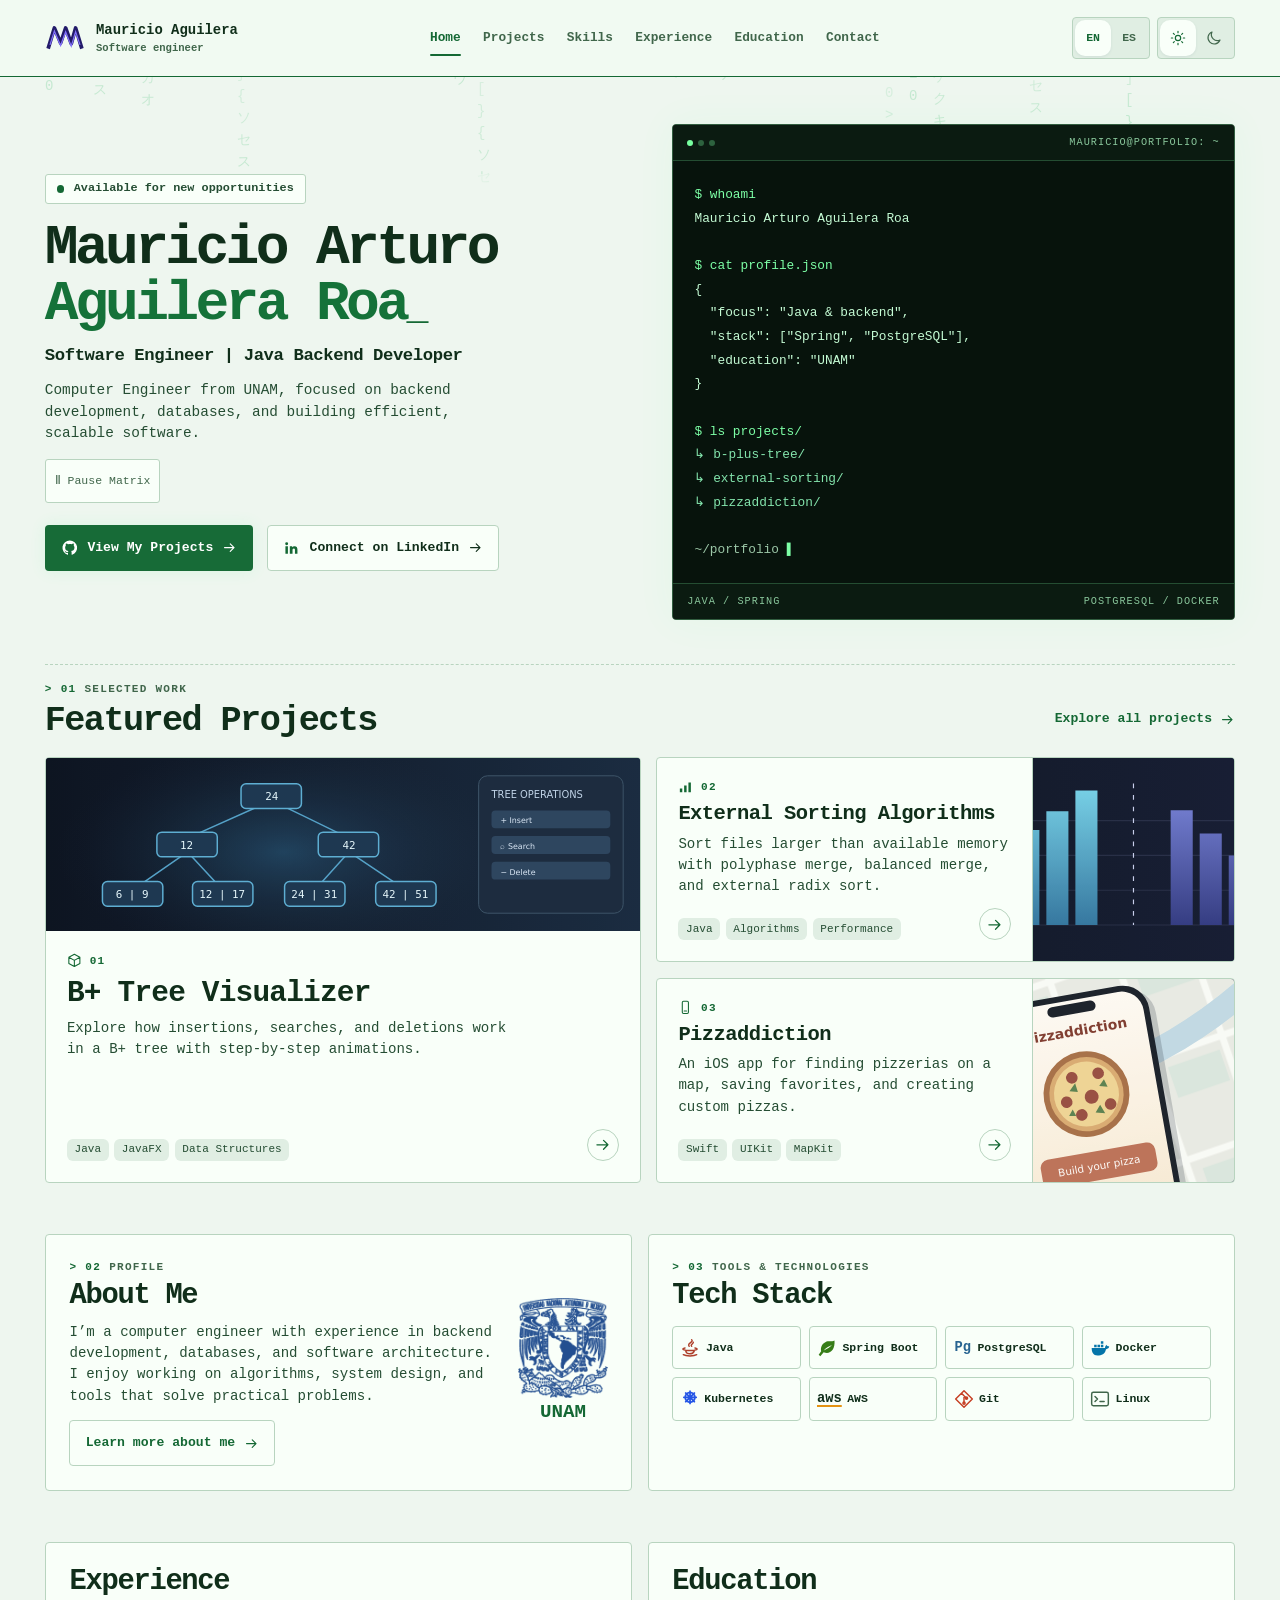
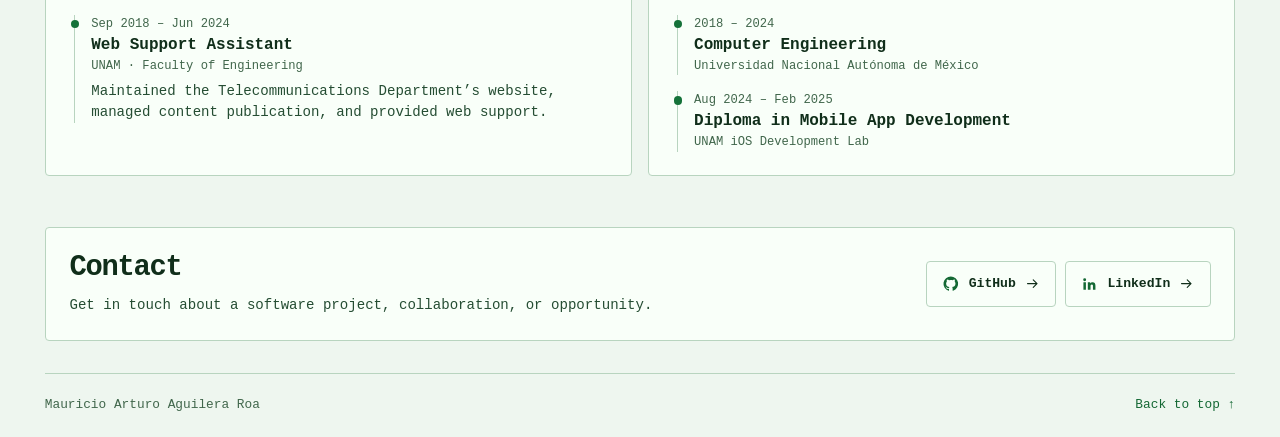
==== commit b9563563: "Crear diseño terminal con animación Matrix" ====
--- a/index.html
+++ b/index.html
@@ -76,20 +76,35 @@
   </header>
 
   <main id="home" class="shell page" tabindex="-1">
-    <header class="hero" aria-labelledby="intro">
+    <header class="hero" aria-labelledby="intro"><canvas class="matrix-rain" aria-hidden="true"></canvas>
       <div class="hero-copy">
         <p class="availability">Available for new opportunities</p>
         <h1 id="intro">Mauricio Arturo <span>Aguilera Roa</span></h1>
         <p class="hero-role">Software Engineer | Java Backend Developer</p>
-        <p class="hero-summary">Computer Engineer from UNAM, focused on backend development, databases, and building efficient, scalable software.</p>
+        <p class="hero-summary">Computer Engineer from UNAM, focused on backend development, databases, and building efficient, scalable software.</p><button class="motion-control" type="button" aria-pressed="false" hidden>Matrix</button>
         <div class="hero-actions">
           <a class="button primary" href="#projects"><svg class="icon" aria-hidden="true"><use href="#i-github"/></svg> View My Projects <svg class="icon" aria-hidden="true"><use href="#i-arrow"/></svg></a>
           <a class="button secondary" href="https://www.linkedin.com/in/arturo-aguilera-roa-47a8821b5"><svg class="icon" aria-hidden="true"><use href="#i-linkedin"/></svg> Connect on LinkedIn <svg class="icon" aria-hidden="true"><use href="#i-arrow"/></svg></a>
         </div>
       </div>
       <div class="hero-art" aria-hidden="true">
-        <div class="art-label"><span class="art-lights"><i></i><i></i><i></i></span><span>WORKSPACE / 01</span></div>
-        <div class="art-image"><img src="assets/engineering.svg" width="680" height="440" alt=""></div>
+        <div class="art-label"><span class="art-lights"><i></i><i></i><i></i></span><span>MAURICIO@PORTFOLIO: ~</span></div>
+        <pre class="terminal-code"><span class="command">$ whoami</span>
+Mauricio Arturo Aguilera Roa
+
+<span class="command">$ cat profile.json</span>
+{
+  "focus": "Java &amp; backend",
+  "stack": ["Spring", "PostgreSQL"],
+  "education": "UNAM"
+}
+
+<span class="command">$ ls projects/</span>
+<span class="success">↳ b-plus-tree/
+↳ external-sorting/
+↳ pizzaddiction/</span>
+
+<span class="dim">~/portfolio</span> <span class="command">▌</span></pre>
         <div class="art-label"><span>JAVA / SPRING</span><span>POSTGRESQL / DOCKER</span></div>
       </div>
     </header>
--- a/assets/styles.css
+++ b/assets/styles.css
@@ -219,3 +219,51 @@
   .project-compact .project-body, .project-compact .project-media { grid-area: auto; border-left: 0; }
   .project-compact .project-image { aspect-ratio: 600 / 175; }
 }
+/* Terminal interface */
+:root {
+  --paper: light-dark(#eef6ef, #050c09);
+  --surface: light-dark(#f9fff9, #0b1711);
+  --header: light-dark(#f1faf2, #07100b);
+  --ink: light-dark(#102e1a, #e2ffeb);
+  --text: light-dark(#254d33, #b3d9bf);
+  --muted: light-dark(#40664b, #8ab69a);
+  --accent: light-dark(#146834, #63f69a);
+  --headline: light-dark(#157239, #74ffa7);
+  --line: light-dark(#b8d4bf, #234a32);
+  --soft: light-dark(#e0eee3, #132a1c);
+  --glow: light-dark(#dbefdf, #092618);
+  font-family: "Cascadia Code", "SFMono-Regular", Consolas, monospace;
+}
+body { background: var(--paper); }
+.site-header { border-bottom-color: var(--accent); }
+.brand img { filter: var(--crest-filter); }
+.hero { position: relative; isolation: isolate; }
+.matrix-rain { position: absolute; inset: 0; width: 100%; height: 100%; z-index: -1; pointer-events: none; opacity: .28; }
+.hero-copy { background: linear-gradient(90deg, var(--paper) 65%, transparent); }
+h1 { font-size: clamp(2.25rem, 4.4vw, 4.2rem); letter-spacing: -.065em; }
+h1 span::after { content: "_"; color: var(--accent); font-size: .65em; }
+.hero-role { font-size: clamp(.9rem, 1.35vw, 1.14rem); }
+.hero-summary { font-size: .9rem; }
+.availability { border-radius: 3px; }
+.availability::before { background: var(--accent); }
+.button, .project, .panel, .hero-art, .tech-grid li, .language, .theme { border-radius: 4px; }
+.primary { background: #176b37; box-shadow: 0 0 16px #42f5881c; }
+.secondary, .outline { border-color: var(--line); }
+.section-heading { border-top-style: dashed; }
+.section-kicker::before { content: ">"; color: var(--accent); }
+.project { box-shadow: none; }
+.project-image { filter: saturate(.6); }
+.project:hover { box-shadow: 0 0 22px #52ff9010; }
+.hero-art { background: #07130c; color: #c4fbd4; border-color: #325e40; box-shadow: 0 0 40px #38f9860e; }
+.art-label { background: #0b1b11; color: #89c69b; border-color: #244d32 !important; }
+.art-lights i { background: #2d623e; }
+.art-lights i:first-child { background: #77ff9f; }
+.terminal-code { padding: 1.35rem; font: 400 clamp(.72rem, 1vw, .9rem)/1.85 "Cascadia Code", Consolas, monospace; margin: 0; white-space: pre-wrap; overflow-wrap: anywhere; }
+.terminal-code .command { color: #7dffa6; }
+.terminal-code .dim { color: #9bc6a7; }
+.terminal-code .success { color: #84e5ad; }
+.motion-control { display: inline-flex; align-items: center; gap: .5rem; margin-top: .85rem; padding: .4rem .55rem; min-height: 2.75rem; border: 1px solid var(--line); border-radius: 3px; color: var(--muted); background: var(--surface); font-family: inherit; font-size: .72rem; font-weight: 500; cursor: pointer; }
+.motion-control[aria-pressed="true"] { color: var(--accent); }
+.project-index { color: var(--accent); }
+@media (max-width: 67rem) { .brand { white-space: normal; } }
+@media (prefers-reduced-motion: reduce) { .matrix-rain { display: none; } }
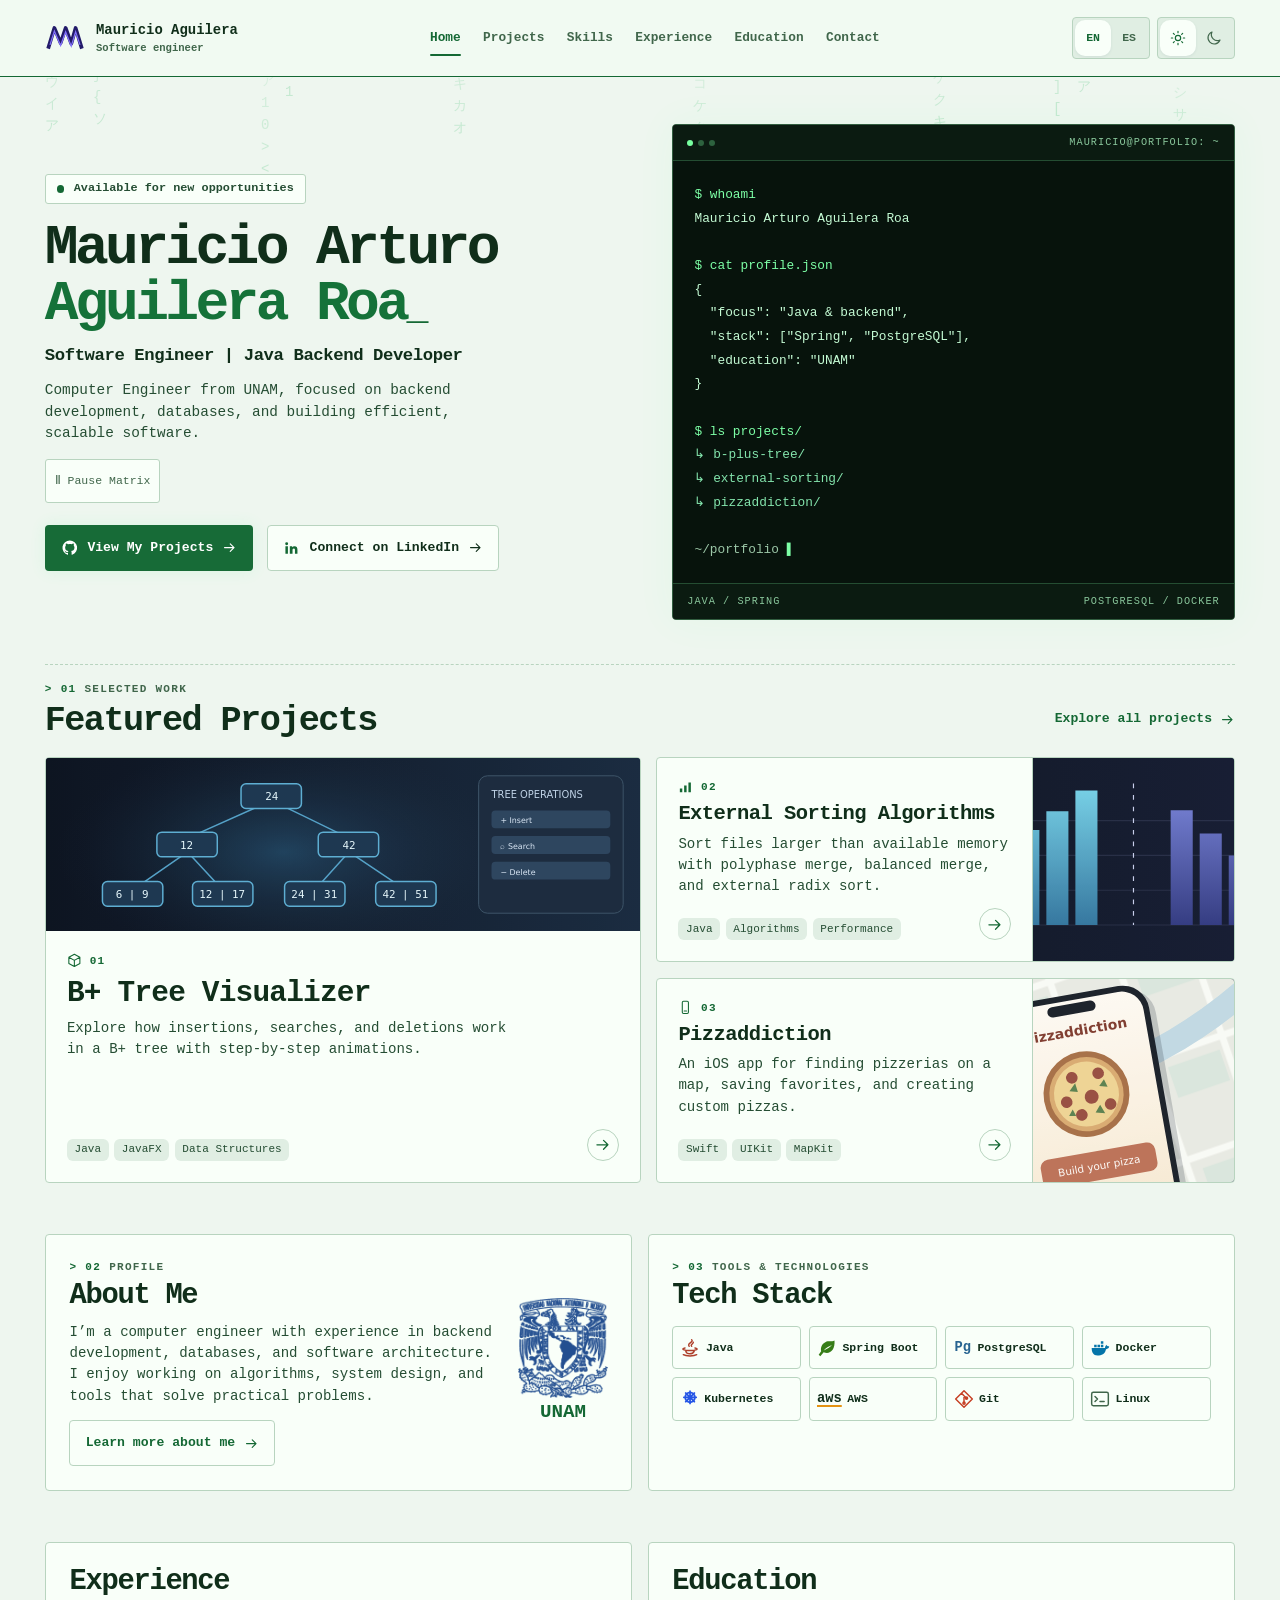
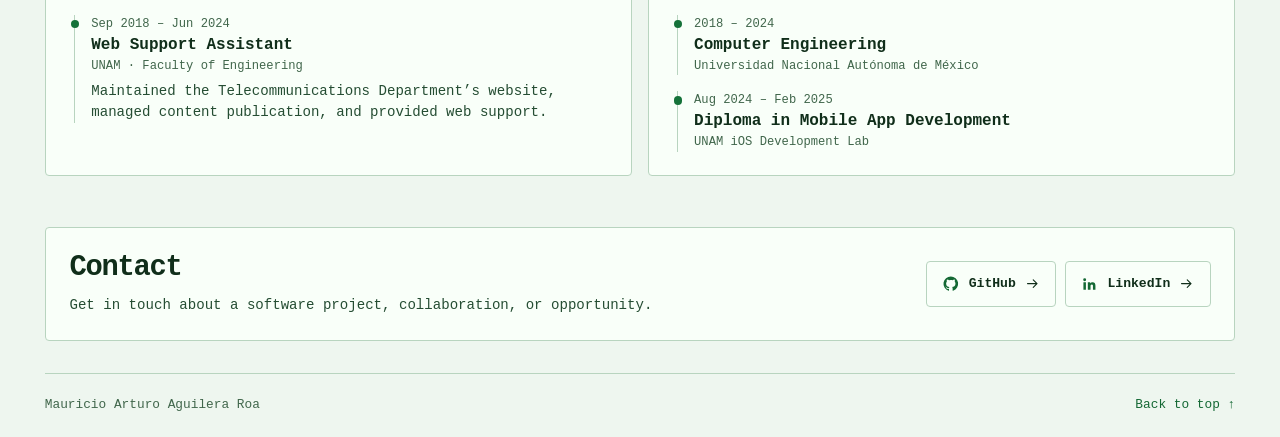
==== commit 24e84fe0: "Preparar integración de Google Analytics 4" ====
--- a/index.html
+++ b/index.html
@@ -1,6 +1,7 @@
 <!doctype html>
 <html lang="en">
 <head>
+
   <meta charset="utf-8">
   <meta name="viewport" content="width=device-width, initial-scale=1">
   <meta name="color-scheme" content="light dark">
